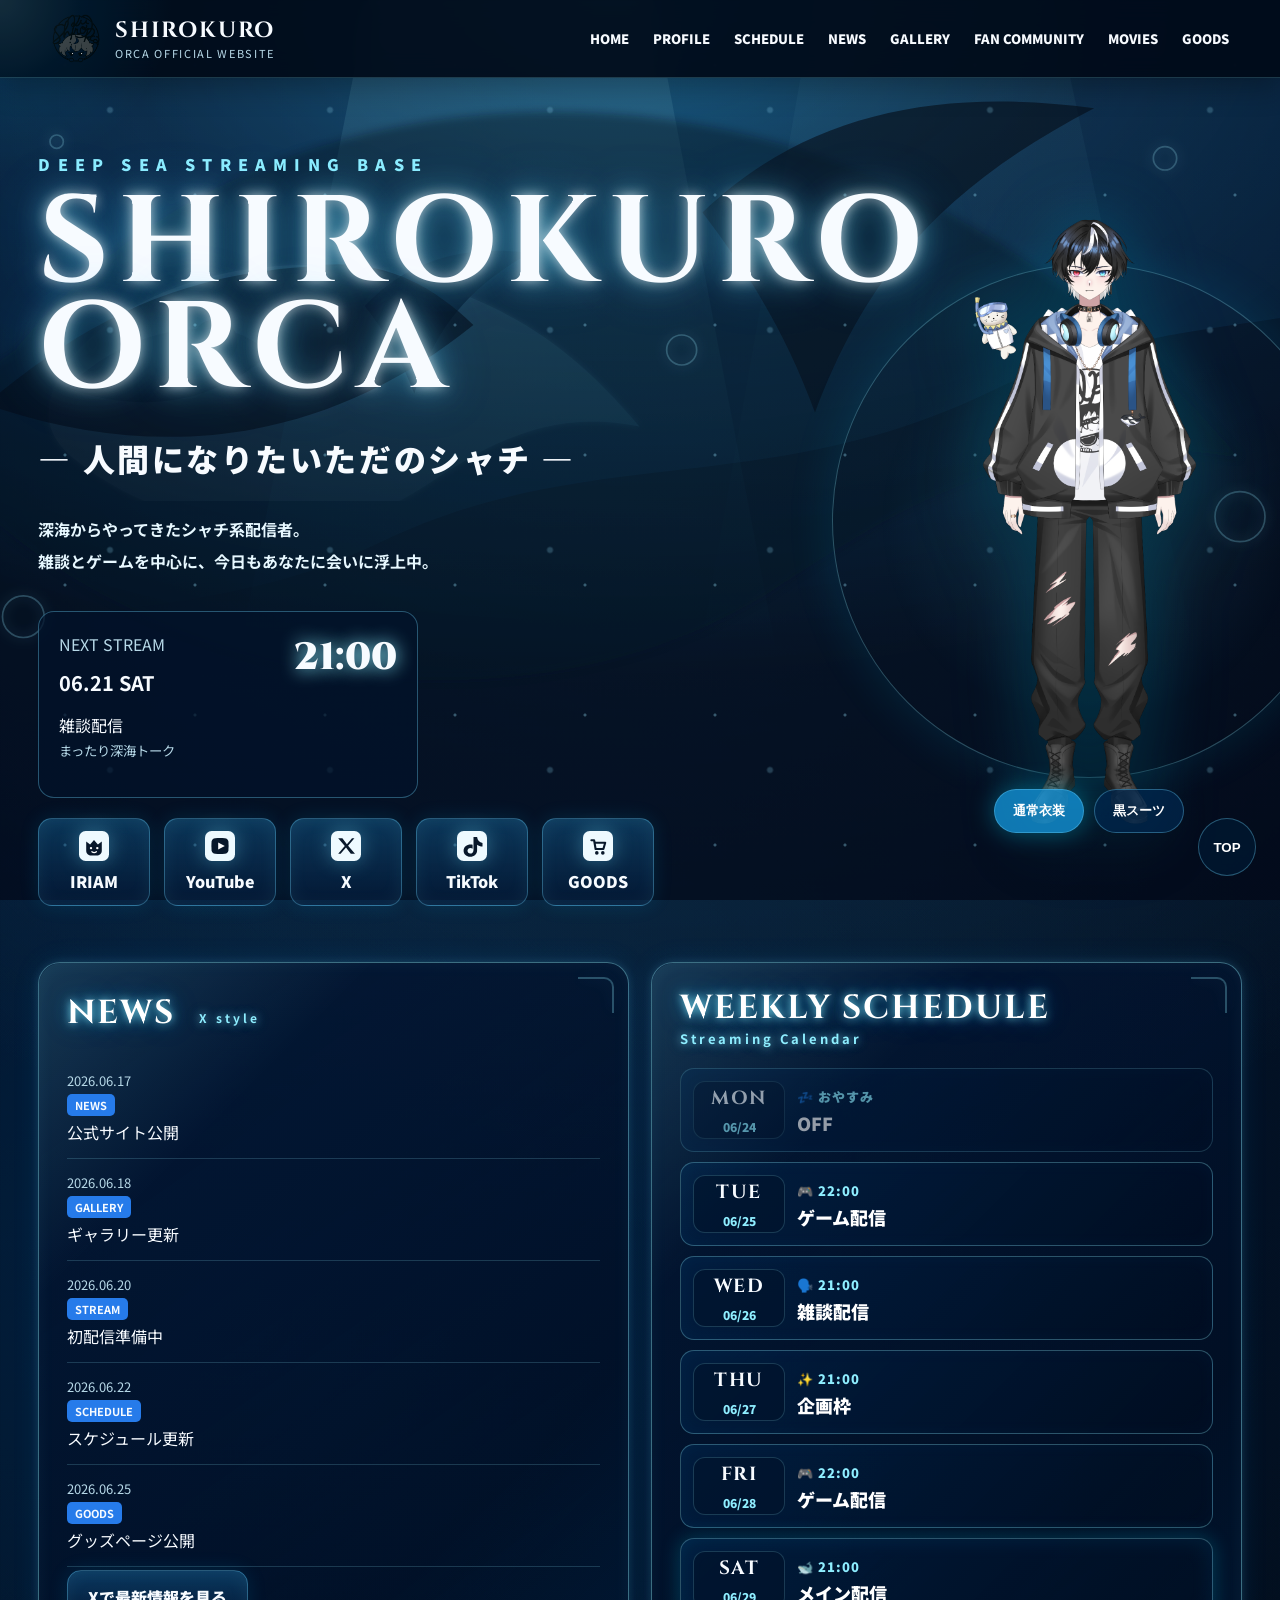
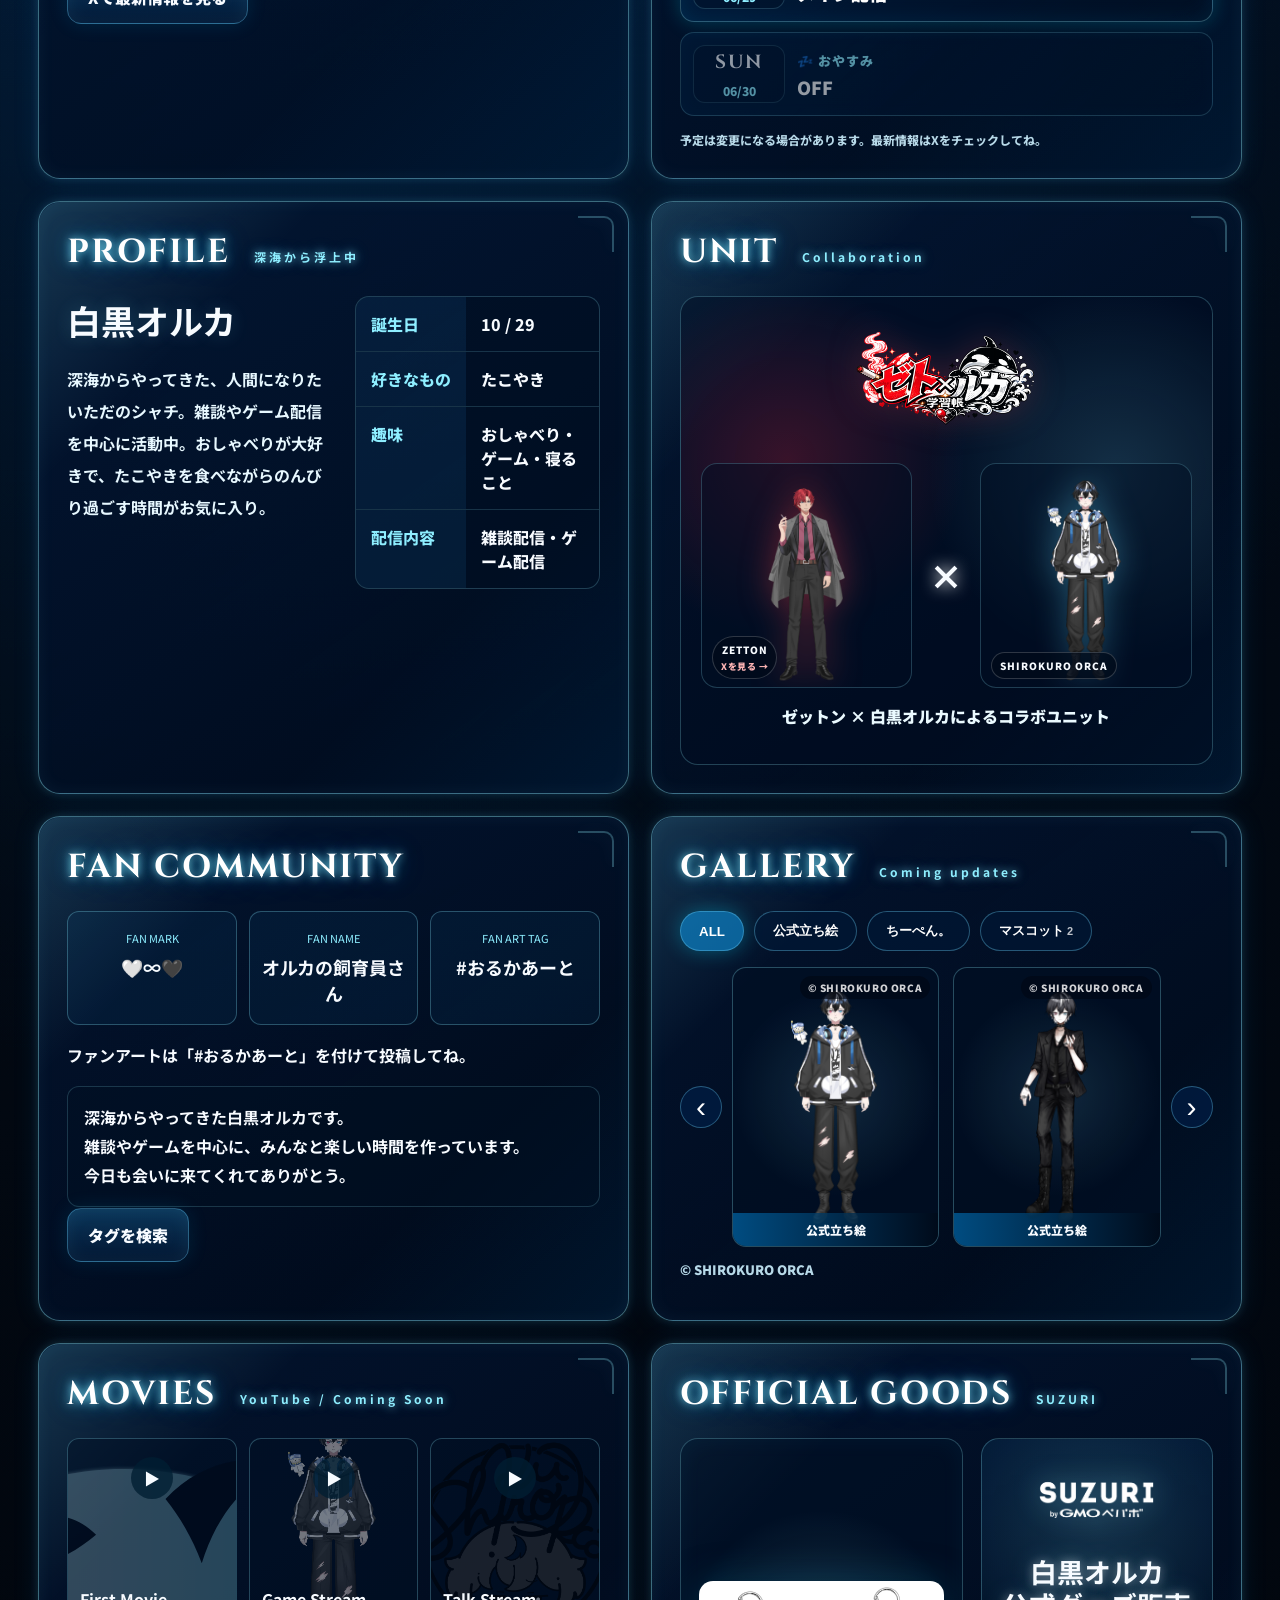
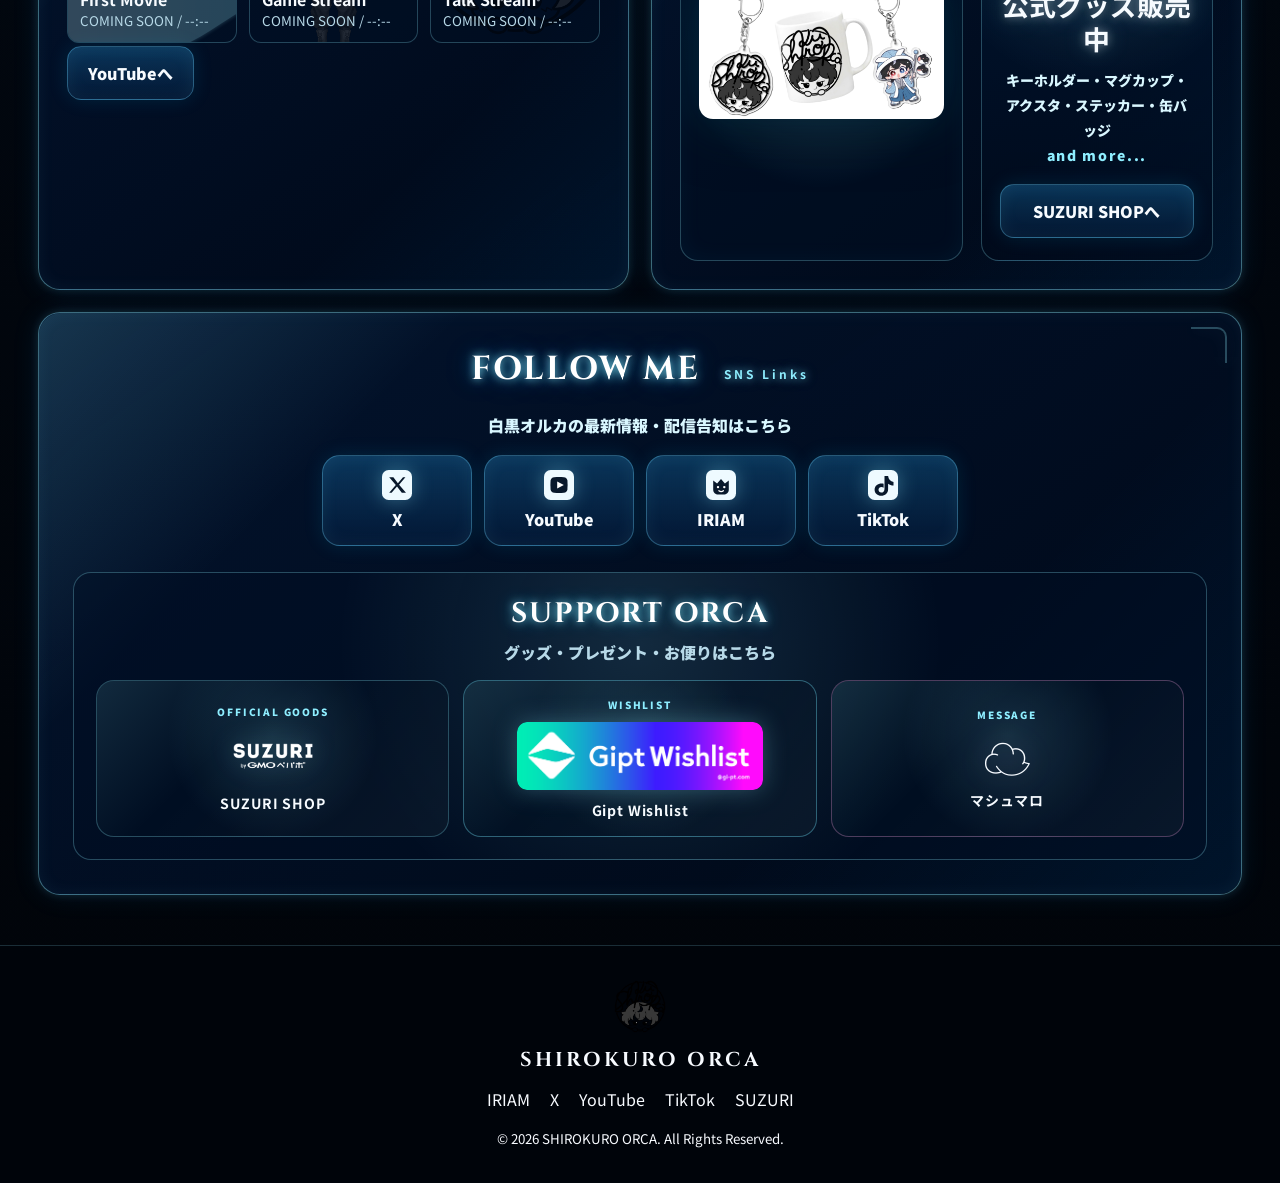
==== index.html @ e6c90fa4 "Add files via upload" ====
<!DOCTYPE html>
<html lang="ja">
<head>
  <meta charset="UTF-8">
  <meta name="viewport" content="width=device-width, initial-scale=1.0">
  <title>SHIROKURO ORCA | Official Website</title>
  <meta name="description" content="白黒オルカ公式サイト。配信予定、プロフィール、ギャラリー、グッズ情報など。">
  <link rel="preconnect" href="https://fonts.googleapis.com">
  <link rel="preconnect" href="https://fonts.gstatic.com" crossorigin>
  <link href="https://fonts.googleapis.com/css2?family=Cinzel:wght@600;700;800;900&family=Noto+Sans+JP:wght@500;700;900&display=swap" rel="stylesheet">
  <link rel="stylesheet" href="style.css">
</head>
<body>
<div class="cursor-light" aria-hidden="true"></div>

<header class="site-header">
  <a href="#home" class="brand">
    <img class="protected-img" src="assets/logo.png" alt="SHIROKURO ORCA" onerror="this.style.display='none'">
    <span>
      <strong>SHIROKURO</strong>
      <small>ORCA OFFICIAL WEBSITE</small>
    </span>
  </a>

  <nav class="global-nav">
    <a href="#home">HOME</a>
    <a href="#profile">PROFILE</a>
    <a href="#schedule">SCHEDULE</a>
    <a href="#news">NEWS</a>
    <a href="#gallery">GALLERY</a>
    <a href="#fan">FAN COMMUNITY</a>
    <a href="#movies">MOVIES</a>
    <a href="#goods">GOODS</a>
  </nav>
</header>

<main>
  <section id="home" class="hero">
    <div class="hero-copy">
      <p class="eyebrow">DEEP SEA STREAMING BASE</p>
      <h1>SHIROKURO<br>ORCA</h1>
      <p class="tagline">— 人間になりたいただのシャチ —</p>
      <p class="lead">深海からやってきたシャチ系配信者。<br>雑談とゲームを中心に、今日もあなたに会いに浮上中。</p>

      <div class="next-stream">
        <div>
          <span>NEXT STREAM</span>
          <strong>06.21 SAT</strong>
          <p>雑談配信<br><small>まったり深海トーク</small></p>
        </div>
        <time>21:00</time>
      </div>

      <div class="hero-links icon-links">
        <a href="https://web.iriam.app/s/user/uZA10hNF3G?uuid=45efcd5b" target="_blank" rel="noopener"><img class="protected-img" src="assets/icons/iriam.svg" alt="">IRIAM</a>
        <a href="https://www.youtube.com/" target="_blank" rel="noopener"><img class="protected-img" src="assets/icons/youtube.svg" alt="">YouTube</a>
        <a href="https://x.com/orca_whiteblack" target="_blank" rel="noopener"><img class="protected-img" src="assets/icons/x.svg" alt="">X</a>
        <a href="https://www.tiktok.com/" target="_blank" rel="noopener"><img class="protected-img" src="assets/icons/tiktok.svg" alt="">TikTok</a>
        <a href="https://suzuri.jp/orca_White_Black" target="_blank" rel="noopener"><img class="protected-img" src="assets/icons/suzuri.svg" alt="">GOODS</a>
      </div>
    </div>

    <div class="hero-visual">
      <img id="heroOrca" class="hero-orca protected-img" src="assets/orca.png" alt="白黒オルカ立ち絵" draggable="false">
      <div class="costume-buttons">
        <button class="costume-btn active" type="button" data-src="assets/orca.png">通常衣装</button>
        <button class="costume-btn" type="button" data-src="assets/orca-formal.png">黒スーツ</button>
      </div>
    </div>
  </section>

  <section class="section-grid">

    <article id="news" class="panel">
      <h2>NEWS <small>X style</small></h2>
      <ul class="news-list">
        <li><time>2026.06.17</time><b>NEWS</b><span>公式サイト公開</span></li>
        <li><time>2026.06.18</time><b>GALLERY</b><span>ギャラリー更新</span></li>
        <li><time>2026.06.20</time><b>STREAM</b><span>初配信準備中</span></li>
        <li><time>2026.06.22</time><b>SCHEDULE</b><span>スケジュール更新</span></li>
        <li><time>2026.06.25</time><b>GOODS</b><span>グッズページ公開</span></li>
      </ul>
      <a class="btn" href="https://x.com/orca_whiteblack" target="_blank" rel="noopener">Xで最新情報を見る</a>
    </article>

    
    <article id="schedule" class="panel">
      <h2 class="weekly-title-head">WEEKLY SCHEDULE <small>Streaming Calendar</small></h2>
      <div id="weeklySchedule" class="weekly-schedule"></div>
      <p class="schedule-note">予定は変更になる場合があります。最新情報はXをチェックしてね。</p>
    </article>


    <article id="profile" class="panel">
      <h2>PROFILE <small>深海から浮上中</small></h2>
      <div class="profile-layout">
        <div>
          <h3>白黒オルカ</h3>
          <p>深海からやってきた、人間になりたいただのシャチ。雑談やゲーム配信を中心に活動中。おしゃべりが大好きで、たこやきを食べながらのんびり過ごす時間がお気に入り。</p>
        </div>
        <dl class="profile-table">
          <div><dt>誕生日</dt><dd>10 / 29</dd></div>
          <div><dt>好きなもの</dt><dd>たこやき</dd></div>
          <div><dt>趣味</dt><dd>おしゃべり・ゲーム・寝ること</dd></div>
          <div><dt>配信内容</dt><dd>雑談配信・ゲーム配信</dd></div>
        </dl>
      </div>
    </article>

    <article id="unit" class="panel unit-panel">
      <h2>UNIT <small>Collaboration</small></h2>
      <div class="unit-card">
        <img class="unit-logo protected-img" src="assets/unit/zeto-luka-logo.png" alt="ゼト×ルカ学習帳">
        <div class="unit-members">
          <a class="member red unit-link-card" href="https://x.com/zzton007" target="_blank" rel="noopener" aria-label="ゼットンのXを見る">
            <img class="protected-img" src="assets/unit/zetton.png" alt="ゼットン">
            <figcaption>ZETTON <small>Xを見る →</small></figcaption>
          </a>
          <span class="cross">×</span>
          <figure class="member blue">
            <img class="protected-img" src="assets/orca.png" alt="白黒オルカ">
            <figcaption>SHIROKURO ORCA</figcaption>
          </figure>
        </div>
        <p>ゼットン × 白黒オルカによるコラボユニット</p>
      </div>
    </article>

    <article id="fan" class="panel">
      <h2>FAN COMMUNITY</h2>
      <div class="fan-boxes">
        <div><small>FAN MARK</small><strong>🤍∞🖤</strong></div>
        <div><small>FAN NAME</small><strong>オルカの飼育員さん</strong></div>
        <div><small>FAN ART TAG</small><strong>#おるかあーと</strong></div>
      </div>
      <p class="fan-text">ファンアートは「#おるかあーと」を付けて投稿してね。</p>
      <div class="message">深海からやってきた白黒オルカです。<br>雑談やゲームを中心に、みんなと楽しい時間を作っています。<br>今日も会いに来てくれてありがとう。</div>
      <a class="btn" href="https://x.com/search?q=%23%E3%81%8A%E3%82%8B%E3%81%8B%E3%81%82%E3%83%BC%E3%81%A8" target="_blank" rel="noopener">タグを検索</a>
    </article>

    <article id="gallery" class="panel">
      <h2>GALLERY <small>Coming updates</small></h2>
      <div class="tabs">
        <button class="active" data-filter="all">ALL</button>
        <button data-filter="official">公式立ち絵</button>
        <button data-filter="chii">ちーぺん。</button>
        <button data-filter="mascot">マスコット</button>
      </div>
      <div class="gallery-wrap">
        <button class="slide prev" type="button">‹</button>
        <div class="gallery-track">
          <figure class="gallery-item official" data-category="official"><img class="protected-img" src="assets/orca.png" alt="白黒オルカ 通常立ち絵" draggable="false"><figcaption>公式立ち絵</figcaption></figure>
          <figure class="gallery-item official" data-category="official"><img class="protected-img" src="assets/orca-formal.png" alt="白黒オルカ 黒スーツ立ち絵" draggable="false"><figcaption>公式立ち絵</figcaption></figure>

          <figure class="gallery-item chii" data-category="chii"><img class="protected-img" src="assets/gallery/chibi-orca-hood.png" alt="ちーぺん。フード" draggable="false"><figcaption>ちーぺん。</figcaption></figure>
          <figure class="gallery-item chii" data-category="chii"><img class="protected-img" src="assets/gallery/chibi-flower.png" alt="ちーぺん。花" draggable="false"><figcaption>ちーぺん。</figcaption></figure>
          <figure class="gallery-item chii" data-category="chii"><img class="protected-img" src="assets/gallery/chibi-balloon.png" alt="ちーぺん。風船" draggable="false"><figcaption>ちーぺん。</figcaption></figure>
          <figure class="gallery-item chii" data-category="chii"><img class="protected-img" src="assets/gallery/chibi-wasou.png" alt="ちーぺん。和装" draggable="false"><figcaption>ちーぺん。</figcaption></figure>
          <figure class="gallery-item chii" data-category="chii"><img class="protected-img" src="assets/gallery/chibi-rain-green.png" alt="ちーぺん。雨衣装グリーン" draggable="false"><figcaption>ちーぺん。</figcaption></figure>
          <figure class="gallery-item chii" data-category="chii"><img class="protected-img" src="assets/gallery/chibi-rain-pink.png" alt="ちーぺん。雨衣装ピンク" draggable="false"><figcaption>ちーぺん。</figcaption></figure>
          <figure class="gallery-item chii" data-category="chii"><img class="protected-img" src="assets/gallery/chibi-rain-yellow.png" alt="ちーぺん。雨衣装イエロー" draggable="false"><figcaption>ちーぺん。</figcaption></figure>

          <figure class="gallery-item mascot" data-category="mascot"><img class="protected-img" src="assets/gallery/mascot-orca-summer.png" alt="マスコット アロハシャチ" draggable="false"><figcaption>マスコット</figcaption></figure>
          <figure class="gallery-item mascot" data-category="mascot"><img class="protected-img" src="assets/gallery/mascot-orca-pair.png" alt="マスコット 顔シャチ" draggable="false"><figcaption>マスコット</figcaption></figure>
</div>
        <button class="slide next" type="button">›</button>
      </div>
      <p class="note">© SHIROKURO ORCA</p>
    </article>

    <article id="movies" class="panel">
      <h2>MOVIES <small>YouTube / Coming Soon</small></h2>
      <div class="movie-grid">
        <a href="https://www.youtube.com/" target="_blank" rel="noopener" class="movie-card"><img class="protected-img" src="assets/deep-orca.svg" alt=""><span>▶</span><strong>First Movie</strong><small>COMING SOON / --:--</small></a>
        <a href="https://www.youtube.com/" target="_blank" rel="noopener" class="movie-card"><img class="protected-img" src="assets/orca.png" alt=""><span>▶</span><strong>Game Stream</strong><small>COMING SOON / --:--</small></a>
        <a href="https://www.youtube.com/" target="_blank" rel="noopener" class="movie-card"><img class="protected-img" src="assets/logo.png" alt=""><span>▶</span><strong>Talk Stream</strong><small>COMING SOON / --:--</small></a>
      </div>
      <a class="btn" href="https://www.youtube.com/" target="_blank" rel="noopener">YouTubeへ</a>
    </article>

    
    <article id="goods" class="panel goods-panel">
      <h2>OFFICIAL GOODS <small>SUZURI</small></h2>
      <div class="goods-simple">
        <div class="goods-main-image">
          <img class="protected-img" src="assets/goods/suzuri-products.png" alt="白黒オルカ公式グッズ" draggable="false">
        </div>
        <div class="goods-info">
          <img class="suzuri-logo" src="assets/goods/suzuri-logo-white.png" alt="SUZURI" draggable="false">
          <h3>白黒オルカ<br>公式グッズ販売中</h3>
          <p>キーホルダー・マグカップ・アクスタ・ステッカー・缶バッジ <br><span>and more...</span></p>
          <a class="btn goods-btn" href="https://suzuri.jp/orca_White_Black" target="_blank" rel="noopener">SUZURI SHOPへ</a>
        </div>
      </div>
    </article>


    
    
    <article id="sns" class="panel sns-panel">
      <h2>FOLLOW ME <small>SNS Links</small></h2>
      <p>白黒オルカの最新情報・配信告知はこちら</p>
      <div class="sns-links follow-links">
        <a href="https://x.com/orca_whiteblack" target="_blank" rel="noopener"><img src="assets/icons/x.svg" alt="">X</a>
        <a href="https://www.youtube.com/" target="_blank" rel="noopener"><img src="assets/icons/youtube.svg" alt="">YouTube</a>
        <a href="https://web.iriam.app/s/user/uZA10hNF3G?uuid=45efcd5b" target="_blank" rel="noopener"><img src="assets/icons/iriam.svg" alt="">IRIAM</a>
        <a href="https://www.tiktok.com/" target="_blank" rel="noopener"><img src="assets/icons/tiktok.svg" alt="">TikTok</a>
      </div>

      <div class="support-area">
        <h3>SUPPORT ORCA</h3>
        <p>グッズ・プレゼント・お便りはこちら</p>
        <div class="support-logo-grid">
          <a class="support-logo-card suzuri-card" href="https://suzuri.jp/orca_White_Black" target="_blank" rel="noopener">
            <span class="support-label">OFFICIAL GOODS</span>
            <img src="assets/support/suzuri-logo.png" alt="SUZURI">
            <strong>SUZURI SHOP</strong>
          </a>
          <a class="support-logo-card gipt-card" href="https://gi-pt.com/main/wishlist/fan-view/3a21fbf9-94c3-784e-6ee2-7ada4b298cbc" target="_blank" rel="noopener">
            <span class="support-label">WISHLIST</span>
            <img src="assets/support/gipt-wishlist.png" alt="Gipt Wishlist">
            <strong>Gipt Wishlist</strong>
          </a>
          <a class="support-logo-card marshmallow-card" href="https://marshmallow-qa.com/lz768ckm53b3a5n?t=7Hlkml&utm_medium=url_text&utm_source=promotion" target="_blank" rel="noopener">
            <span class="support-label">MESSAGE</span>
            <span class="marshmallow-big">☁️</span>
            <strong>マシュマロ</strong>
          </a>
        </div>
      </div>
    </article>



  </section>
</main>

<footer class="footer">
  <img class="protected-img" src="assets/logo.png" alt="" onerror="this.style.display='none'">
  <strong>SHIROKURO ORCA</strong>
  <nav>
    <a href="https://web.iriam.app/s/user/uZA10hNF3G?uuid=45efcd5b" target="_blank" rel="noopener">IRIAM</a>
    <a href="https://x.com/orca_whiteblack" target="_blank" rel="noopener">X</a>
    <a href="https://www.youtube.com/" target="_blank" rel="noopener">YouTube</a>
    <a href="https://www.tiktok.com/" target="_blank" rel="noopener">TikTok</a>
    <a href="https://suzuri.jp/orca_White_Black" target="_blank" rel="noopener">SUZURI</a>
  </nav>
  <small>© 2026 SHIROKURO ORCA. All Rights Reserved.</small>
</footer>

<button class="to-top" type="button" onclick="window.scrollTo({top:0,behavior:'smooth'})">TOP</button>
<script src="script.js"></script>
</body>
</html>
---- style.css ----
:root{
  --bg:#020913;
  --panel:rgba(2,18,42,.72);
  --panel2:rgba(0,34,68,.46);
  --line:rgba(112,218,255,.34);
  --cyan:#8eeeff;
  --text:#f7fbff;
  --muted:#b7d9e8;
  --blue:#0a8fff;
}
*{box-sizing:border-box}
html{scroll-behavior:smooth}
body{
  margin:0;
  font-family:"Noto Sans JP",system-ui,sans-serif;
  color:var(--text);
  background:
    radial-gradient(circle at 35% 18%,rgba(103,207,255,.22),transparent 32%),
    radial-gradient(circle at 78% 20%,rgba(0,64,126,.34),transparent 36%),
    linear-gradient(180deg,#06182d 0%,#020913 58%,#01050b 100%);
  overflow-x:hidden;
}
body::before{
  content:"";
  position:fixed;
  inset:0;
  background:
    url("assets/bg-deepsea.svg") center top/cover no-repeat,
    url("assets/deep-orca.svg") 7% 28%/46vw auto no-repeat;
  opacity:.48;
  pointer-events:none;
  z-index:-3;
}
body::after{
  content:"";
  position:fixed;
  inset:0;
  background-image:
    radial-gradient(circle,rgba(153,228,255,.34) 0 1px,transparent 2px),
    radial-gradient(circle,rgba(153,228,255,.22) 0 2px,transparent 4px);
  background-size:130px 130px,220px 220px;
  animation:bubbles 28s linear infinite;
  pointer-events:none;
  z-index:-2;
}
@keyframes bubbles{to{background-position:0 -900px,0 -1200px}}

a{color:inherit}
img{max-width:100%;display:block}
.site-header{
  position:sticky;
  top:0;
  z-index:50;
  height:82px;
  display:flex;
  align-items:center;
  justify-content:space-between;
  padding:0 clamp(18px,4vw,54px);
  background:rgba(1,10,24,.92);
  border-bottom:1px solid rgba(142,238,255,.2);
  backdrop-filter:blur(12px);
}
.brand{display:flex;gap:14px;align-items:center;text-decoration:none}
.brand img{width:50px;height:50px;object-fit:contain}
.brand strong{font-family:Cinzel,serif;font-size:22px;letter-spacing:.08em}
.brand small{display:block;color:var(--muted);font-size:11px;letter-spacing:.15em}
.global-nav{display:flex;gap:24px;font-size:13px;font-weight:900}
.global-nav a{text-decoration:none;position:relative}
.global-nav a::after{content:"";position:absolute;left:0;right:0;bottom:-10px;height:2px;background:var(--cyan);transform:scaleX(0);transition:.25s}
.global-nav a:hover::after{transform:scaleX(1)}

.hero{
  min-height:calc(100vh - 82px);
  width:min(1260px,94vw);
  margin:0 auto;
  display:grid;
  grid-template-columns:1.05fr .95fr;
  gap:36px;
  align-items:center;
  padding:72px 0 46px;
}
.eyebrow{color:var(--cyan);letter-spacing:.45em;font-weight:900}
h1{
  margin:0;
  font-family:Cinzel,serif;
  font-size:clamp(64px,9vw,136px);
  line-height:.86;
  letter-spacing:.08em;
  text-shadow:0 0 22px rgba(188,242,255,.72);
}
.tagline{font-size:clamp(20px,2.5vw,32px);font-weight:900;letter-spacing:.08em}
.lead{line-height:2;font-weight:700;color:#e7f8ff}
.next-stream{
  width:min(380px,100%);
  margin:34px 0 20px;
  padding:20px;
  border:1px solid var(--line);
  border-radius:16px;
  display:flex;
  justify-content:space-between;
  background:var(--panel);
}
.next-stream span,.next-stream small{color:var(--muted)}
.next-stream strong{display:block;font-size:20px;margin:12px 0 8px}
.next-stream time{font-family:Cinzel,serif;font-size:38px;font-weight:900;text-shadow:0 0 18px var(--cyan)}
.hero-links{display:flex;flex-wrap:wrap;gap:14px}
.hero-links a,.btn,.sns-links a{
  text-decoration:none;
  border:1px solid var(--line);
  border-radius:14px;
  background:linear-gradient(180deg,rgba(28,137,205,.32),rgba(4,28,61,.62));
  box-shadow:0 0 20px rgba(0,190,255,.12), inset 0 0 18px rgba(143,235,255,.08);
  padding:14px 20px;
  min-width:104px;
  text-align:center;
  font-weight:900;
  transition:.25s;
}
.hero-links a:hover,.btn:hover,.sns-links a:hover{transform:translateY(-3px);box-shadow:0 0 28px rgba(0,220,255,.28)}
.hero-visual{position:relative;min-height:560px;display:grid;place-items:center}
.hero-visual::before{content:"";position:absolute;width:420px;height:420px;border-radius:50%;border:1px solid rgba(142,238,255,.28);box-shadow:0 0 48px rgba(0,200,255,.12)}
.hero-orca{position:relative;z-index:2;max-height:570px;filter:drop-shadow(0 0 30px rgba(0,200,255,.25))}
.costume-buttons{position:absolute;bottom:20px;display:flex;gap:10px;z-index:3}
.costume-buttons button{border:1px solid var(--line);border-radius:999px;background:rgba(0,40,80,.72);color:#fff;padding:12px 18px;font-weight:900}

.section-grid{
  width:min(1260px,94vw);
  margin:0 auto 50px;
  display:grid;
  grid-template-columns:1fr 1fr;
  gap:18px;
  align-items:stretch;
}
.panel{
  border:1px solid var(--line);
  border-radius:18px;
  background:linear-gradient(145deg,rgba(2,17,42,.78),rgba(0,16,36,.58));
  box-shadow:0 0 34px rgba(0,180,255,.11), inset 0 0 26px rgba(0,180,255,.04);
  padding:26px;
  min-width:0;
  overflow:hidden;
}
.panel h2{
  margin:0 0 22px;
  font-family:Cinzel,serif;
  font-size:clamp(26px,2.4vw,34px);
  letter-spacing:.06em;
}
.panel h2 small{font-family:"Noto Sans JP";color:var(--cyan);font-size:12px;letter-spacing:.25em;margin-left:14px}
.news-list,.schedule-list{list-style:none;margin:0 0 18px;padding:0}
.news-list li,.schedule-list li{border-bottom:1px solid rgba(142,238,255,.18);padding:14px 0;display:grid;gap:4px}
.news-list time,.schedule-list time{color:var(--muted);font-size:13px}
.news-list b{background:#267bea;border-radius:5px;padding:3px 8px;width:max-content;font-size:11px}
.schedule-list strong{font-size:16px}

.profile-layout{display:grid;grid-template-columns:1fr .92fr;gap:22px}
.profile-layout h3{font-size:30px;margin:0 0 18px}
.profile-layout p{line-height:2;font-weight:700;color:#e7f8ff}
.profile-table{border:1px solid rgba(142,238,255,.22);border-radius:14px;overflow:hidden;margin:0}
.profile-table div{display:grid;grid-template-columns:110px 1fr;border-bottom:1px solid rgba(142,238,255,.16)}
.profile-table div:last-child{border-bottom:0}
.profile-table dt,.profile-table dd{padding:15px;margin:0;font-weight:800}
.profile-table dt{color:var(--cyan);background:rgba(35,128,205,.12)}

.unit-card{
  padding:18px;
  border:1px solid rgba(142,238,255,.24);
  border-radius:18px;
  background:radial-gradient(circle at 18% 35%,rgba(255,42,55,.18),transparent 34%),rgba(0,14,34,.42);
  text-align:center;
}
.unit-logo{width:min(420px,90%);max-height:120px;object-fit:contain;margin:0 auto 14px;filter:drop-shadow(0 0 18px rgba(255,80,80,.22))}
.unit-members{display:grid;grid-template-columns:1fr 44px 1fr;gap:12px;align-items:center}
.member{margin:0;border:1px solid rgba(142,238,255,.22);border-radius:16px;height:210px;display:grid;place-items:end center;position:relative;background:rgba(0,15,36,.48);overflow:hidden}
.member img{max-height:200px;object-fit:contain}
.member.red img{filter:drop-shadow(0 0 16px rgba(255,70,70,.34))}
.member.blue img{filter:drop-shadow(0 0 16px rgba(100,220,255,.34))}
.member figcaption{position:absolute;left:10px;bottom:8px;font-size:10px;font-weight:900;letter-spacing:.1em;background:rgba(0,10,25,.72);border:1px solid rgba(255,255,255,.18);border-radius:999px;padding:5px 8px}
.cross{font-size:34px;font-weight:900;text-shadow:0 0 16px #fff}
.unit-card p{font-weight:900;color:#eafaff}

.fan-boxes{display:grid;grid-template-columns:repeat(3,1fr);gap:12px}
.fan-boxes div{border:1px solid rgba(142,238,255,.28);border-radius:12px;text-align:center;padding:18px 10px;background:rgba(20,90,140,.12)}
.fan-boxes small{display:block;color:var(--cyan);font-size:11px;margin-bottom:8px}
.fan-boxes strong{font-size:18px}
.fan-text,.message{line-height:1.8;font-weight:700}
.message{border:1px solid rgba(142,238,255,.18);border-radius:12px;padding:16px;background:rgba(0,16,36,.44);margin:12px 0 16px}

.tabs{display:flex;flex-wrap:wrap;gap:10px;margin-bottom:16px}
.tabs button{border:1px solid var(--line);border-radius:999px;background:rgba(0,26,58,.58);color:#fff;padding:10px 18px;font-weight:900;cursor:pointer}
.tabs button.active{background:rgba(16,145,220,.62);box-shadow:0 0 20px rgba(0,220,255,.32)}
.gallery-wrap{position:relative;display:grid;grid-template-columns:42px 1fr 42px;gap:10px;align-items:center}
.gallery-track{display:flex;gap:14px;overflow:hidden;scroll-behavior:smooth}
.gallery-item{flex:0 0 calc(50% - 7px);margin:0;border:1px solid rgba(142,238,255,.28);border-radius:14px;background:rgba(0,16,36,.54);height:250px;display:grid;place-items:center;position:relative;overflow:hidden;user-select:none}
.gallery-item img{max-height:220px;object-fit:contain;pointer-events:none}
.gallery-item figcaption{position:absolute;left:0;right:0;bottom:0;padding:8px;text-align:center;background:rgba(0,8,20,.72);font-weight:900;font-size:12px}
.slide{width:42px;height:42px;border-radius:50%;border:1px solid var(--line);background:rgba(0,30,70,.7);color:#fff;font-size:30px;cursor:pointer}
.note{color:var(--muted);font-size:13px;font-weight:900}

.movie-grid{display:grid;grid-template-columns:repeat(3,1fr);gap:12px;margin-bottom:18px}
.movie-card{position:relative;min-height:180px;border:1px solid rgba(142,238,255,.25);border-radius:12px;overflow:hidden;padding:12px;text-decoration:none;background:rgba(0,16,36,.5);display:flex;flex-direction:column;justify-content:flex-end}
.movie-card img{position:absolute;inset:0;width:100%;height:100%;object-fit:cover;opacity:.45}
.movie-card span{position:absolute;top:18px;left:50%;transform:translateX(-50%);width:42px;height:42px;border-radius:50%;display:grid;place-items:center;background:rgba(0,30,50,.78)}
.movie-card strong,.movie-card small{position:relative;z-index:2}
.movie-card small{color:var(--muted)}

.goods-card{display:grid;grid-template-columns:230px 1fr;gap:16px;align-items:center}
.goods-copy{border:1px solid rgba(142,238,255,.22);border-radius:16px;padding:18px;text-align:center;background:rgba(0,16,36,.48)}
.goods-copy img{width:170px;margin:0 auto 16px;filter:drop-shadow(0 0 14px rgba(0,220,255,.35))}
.goods-copy h3{font-size:clamp(24px,2.1vw,32px);line-height:1.25;margin:0 0 18px;text-shadow:0 0 18px rgba(0,210,255,.35)}
.goods-image{height:260px;border:1px solid rgba(142,238,255,.22);border-radius:16px;background:rgba(0,16,36,.44);display:grid;place-items:center;padding:14px;overflow:hidden}
.goods-image img{max-height:235px;object-fit:contain;border-radius:12px}

.sns-panel{grid-column:1/-1;text-align:center}
.sns-panel p{font-weight:900;color:#dff7ff}
.sns-links{display:flex;flex-wrap:wrap;justify-content:center;gap:12px}
.sns-links a{min-width:140px}
.footer{text-align:center;padding:34px 20px;border-top:1px solid rgba(142,238,255,.18);background:rgba(0,5,12,.72)}
.footer img{width:54px;margin:0 auto 12px}
.footer strong{display:block;font-family:Cinzel,serif;font-size:20px;letter-spacing:.15em;margin-bottom:14px}
.footer nav{display:flex;justify-content:center;gap:20px;flex-wrap:wrap;margin-bottom:14px}
.footer a{text-decoration:none}
.to-top{position:fixed;right:24px;bottom:24px;z-index:20;border:1px solid var(--line);background:rgba(0,24,50,.75);color:#fff;border-radius:50%;width:58px;height:58px;font-weight:900}

@media(max-width:980px){
  .global-nav{display:none}
  .hero,.section-grid{grid-template-columns:1fr}
  .hero{padding-top:40px}
  .hero-visual{min-height:420px}
  .hero-orca{max-height:400px}
  .profile-layout,.goods-card{grid-template-columns:1fr}
  .movie-grid,.fan-boxes{grid-template-columns:1fr}
  .gallery-item{flex-basis:100%}
}


/* ===== V25 POLISHED / QUALITY UP ===== */
body{
  background:
    radial-gradient(circle at 50% 0%, rgba(120,230,255,.20), transparent 28%),
    radial-gradient(circle at 18% 30%, rgba(0,95,180,.22), transparent 42%),
    linear-gradient(180deg,#031126 0%,#020913 52%,#010409 100%) !important;
}
body::before{
  opacity:.62 !important;
  background:
    url("assets/bg-deepsea.svg") center top/cover no-repeat,
    url("assets/deep-orca.svg") 4% 36%/50vw auto no-repeat !important;
}
.site-header{
  height:78px !important;
  box-shadow:0 8px 30px rgba(0,0,0,.32);
}
.hero{
  min-height:calc(100vh - 78px) !important;
  padding:58px 0 56px !important;
}
h1{
  font-size:clamp(74px,9.6vw,150px) !important;
  text-shadow:
    0 0 12px rgba(255,255,255,.62),
    0 0 30px rgba(125,230,255,.62),
    0 0 58px rgba(0,160,255,.32) !important;
}
.hero-visual::before{
  width:min(440px,36vw) !important;
  height:min(440px,36vw) !important;
  background:radial-gradient(circle, rgba(100,220,255,.12), transparent 58%);
}
.hero-orca{
  max-height:560px !important;
  filter:
    drop-shadow(0 20px 30px rgba(0,0,0,.35))
    drop-shadow(0 0 30px rgba(0,200,255,.28)) !important;
}
.section-grid{
  gap:22px !important;
}
.panel{
  position:relative;
  padding:28px !important;
  border-radius:22px !important;
  background:linear-gradient(145deg,rgba(3,22,52,.84),rgba(0,10,28,.68)) !important;
  border:1px solid rgba(118,220,255,.38) !important;
  box-shadow:
    0 0 38px rgba(0,180,255,.14),
    inset 0 0 40px rgba(0,180,255,.06) !important;
}
.panel::before{
  content:"";
  position:absolute;
  inset:0;
  border-radius:inherit;
  background:linear-gradient(135deg, rgba(130,240,255,.16), transparent 24%, transparent 70%, rgba(0,145,255,.09));
  pointer-events:none;
}
.panel > *{
  position:relative;
  z-index:2;
}
.panel h2{
  font-size:clamp(30px,2.6vw,38px) !important;
  text-shadow:0 0 18px rgba(180,240,255,.22);
}
.profile-layout h3{
  font-size:34px !important;
  text-shadow:0 0 18px rgba(120,230,255,.20);
}
.profile-table{
  background:rgba(0,15,34,.50);
}
.unit-card{
  padding:20px !important;
  background:
    radial-gradient(circle at 20% 35%,rgba(255,34,56,.22),transparent 34%),
    radial-gradient(circle at 82% 38%,rgba(125,230,255,.16),transparent 36%),
    rgba(0,14,34,.48) !important;
}
.unit-logo{
  width:min(450px,92%) !important;
  max-height:132px !important;
}
.member{
  height:225px !important;
}
.member img{
  max-height:214px !important;
}
.gallery-item{
  height:280px !important;
  background:
    radial-gradient(circle at 50% 45%, rgba(130,230,255,.13), transparent 56%),
    rgba(0,16,36,.60) !important;
}
.gallery-item img{
  max-height:250px !important;
}
.movie-card{
  min-height:205px !important;
}
.goods-card{
  grid-template-columns:.78fr 1.22fr !important;
  gap:20px !important;
  align-items:stretch !important;
}
.goods-copy{
  display:flex;
  flex-direction:column;
  justify-content:center;
  min-height:265px;
  background:
    radial-gradient(circle at 50% 18%, rgba(120,230,255,.16), transparent 45%),
    rgba(0,16,36,.58) !important;
}
.goods-copy img{
  width:190px !important;
  max-width:90%;
}
.goods-copy h3{
  font-size:clamp(28px,2.25vw,38px) !important;
}
.goods-image{
  height:300px !important;
  background:
    radial-gradient(circle at 50% 54%, rgba(150,240,255,.17), transparent 54%),
    rgba(0,16,36,.52) !important;
}
.goods-image img{
  max-height:270px !important;
  max-width:96% !important;
  filter:
    drop-shadow(0 16px 24px rgba(0,0,0,.32))
    drop-shadow(0 0 18px rgba(0,200,255,.12));
}
.sns-panel{
  padding:34px !important;
}
.sns-links a{
  border-radius:18px !important;
  min-width:150px !important;
}
#news,#schedule,#profile,#unit,#fan,#gallery,#movies,#goods{
  min-height:430px;
}
@media(max-width:980px){
  h1{font-size:clamp(58px,16vw,96px) !important;}
  .goods-card{grid-template-columns:1fr !important;}
}


/* ===== V26 RESTORE FEATURES ===== */
.cursor-light{
  position:fixed;
  left:0;
  top:0;
  width:360px;
  height:360px;
  border-radius:50%;
  pointer-events:none;
  z-index:9999;
  transform:translate(-50%,-50%);
  background:radial-gradient(circle, rgba(130,235,255,.18) 0%, rgba(0,180,255,.08) 32%, transparent 68%);
  mix-blend-mode:screen;
  opacity:.8;
  transition:opacity .2s ease;
}

.icon-links a{
  display:flex !important;
  flex-direction:column;
  align-items:center;
  justify-content:center;
  gap:8px;
  min-width:112px;
  min-height:86px;
  padding:12px 16px !important;
}
.icon-links img{
  width:30px;
  height:30px;
  object-fit:contain;
  filter:drop-shadow(0 0 10px rgba(120,230,255,.35));
}

.hero-visual{
  min-height:640px !important;
}
.hero-visual::before{
  width:min(540px,40vw) !important;
  height:min(540px,40vw) !important;
}
.hero-orca{
  max-height:650px !important;
  transform:scale(1.12);
  transition:.35s ease;
}
.hero-orca.switching{
  opacity:.25;
  transform:scale(1.08) translateY(6px);
}
.costume-buttons button.active{
  background:rgba(20,150,220,.78) !important;
  box-shadow:0 0 24px rgba(0,220,255,.35);
}

.protected-img,
.no-save,
.gallery-item img,
.goods-image img,
.unit-card img,
.movie-card img,
.hero-orca{
  -webkit-user-drag:none;
  user-drag:none;
  user-select:none;
  -webkit-user-select:none;
  -webkit-touch-callout:none;
}

.gallery-wrap{
  user-select:none;
}
.gallery-track{
  overflow-x:auto !important;
  scrollbar-width:none;
}
.gallery-track::-webkit-scrollbar{
  display:none;
}
.gallery-item{
  flex:0 0 calc(50% - 7px) !important;
}
.gallery-item::after{
  content:"© SHIROKURO ORCA";
  position:absolute;
  right:8px;
  top:8px;
  padding:4px 8px;
  border-radius:999px;
  background:rgba(0,8,20,.62);
  color:rgba(255,255,255,.82);
  font-size:10px;
  font-weight:900;
  letter-spacing:.06em;
  pointer-events:none;
}

@media(max-width:980px){
  .hero-visual{min-height:460px !important;}
  .hero-orca{max-height:440px !important;transform:scale(1.05);}
  .cursor-light{display:none;}
}


/* ===== V27 GALLERY CATEGORY FIX ===== */
.gallery-item[hidden]{
  display:none !important;
}

.gallery-item.official figcaption{
  background:linear-gradient(90deg, rgba(0,90,150,.82), rgba(0,10,25,.78));
}

.gallery-item.chii figcaption{
  background:linear-gradient(90deg, rgba(80,120,190,.82), rgba(0,10,25,.78));
}

.gallery-item.mascot figcaption{
  background:linear-gradient(90deg, rgba(0,150,170,.78), rgba(0,10,25,.78));
}


/* ===== V28 TOP STANDING + GALLERY CATEGORY FINAL ===== */

/* TOP立ち絵を大きく */
.hero{
  grid-template-columns:.98fr 1.02fr !important;
}

.hero-visual{
  min-height:680px !important;
}

.hero-visual::before{
  width:min(620px,44vw) !important;
  height:min(620px,44vw) !important;
}

.hero-orca{
  max-height:760px !important;
  height:min(76vh,760px) !important;
  transform:scale(1.24) !important;
  transform-origin:center bottom !important;
}

.hero-orca.switching{
  opacity:.28 !important;
  transform:scale(1.18) translateY(8px) !important;
}

.costume-buttons{
  bottom:8px !important;
}

/* ギャラリー分類の最終調整 */
.gallery-item[data-category="mascot"] img{
  max-height:230px !important;
  width:auto !important;
  object-fit:contain !important;
}

.gallery-item[data-category="chii"] img{
  max-height:255px !important;
  object-fit:contain !important;
}

.tabs button[data-filter="mascot"]::after{
  content:" 2";
  opacity:.75;
  font-size:11px;
}

@media(max-width:980px){
  .hero-orca{
    max-height:500px !important;
    height:auto !important;
    transform:scale(1.12) !important;
  }

  .hero-visual{
    min-height:500px !important;
  }
}


/* ===== V29 HERO RATIO FIX ===== */
/* TOP立ち絵が細長くならないように、height固定をやめて比率維持 */
.hero-visual{
  min-height:660px !important;
  display:flex !important;
  align-items:center !important;
  justify-content:center !important;
}

.hero-visual::before{
  width:min(560px,42vw) !important;
  height:min(560px,42vw) !important;
}

.hero-orca{
  width:auto !important;
  height:auto !important;
  max-width:min(430px,34vw) !important;
  max-height:min(650px,72vh) !important;
  object-fit:contain !important;
  transform:none !important;
  aspect-ratio:auto !important;
}

.hero-orca.switching{
  opacity:.28 !important;
  transform:translateY(8px) scale(.98) !important;
}

.costume-buttons{
  bottom:18px !important;
}

/* 黒スーツは縦長画像なので少しだけ大きく見せるが、横幅は潰さない */
.hero-orca[src*="orca-formal"]{
  max-width:min(470px,36vw) !important;
  max-height:min(680px,74vh) !important;
}

/* 通常衣装も小さくなりすぎない */
.hero-orca[src$="orca.png"]{
  max-width:min(460px,36vw) !important;
  max-height:min(660px,72vh) !important;
}

@media(max-width:980px){
  .hero-visual{
    min-height:500px !important;
  }

  .hero-orca,
  .hero-orca[src*="orca-formal"],
  .hero-orca[src$="orca.png"]{
    width:auto !important;
    height:auto !important;
    max-width:min(82vw,360px) !important;
    max-height:500px !important;
    transform:none !important;
  }
}


/* ===== V30 CENTERED HERO FIX ===== */
/* V29をベースに、TOP立ち絵だけ中央寄せ */
.hero{
  grid-template-columns:1.04fr .96fr !important;
}

.hero-visual{
  transform:translateX(-90px) !important;
}

.hero-visual::before{
  width:min(520px,40vw) !important;
  height:min(520px,40vw) !important;
}

.hero-orca{
  width:auto !important;
  height:auto !important;
  max-width:min(470px,35vw) !important;
  max-height:min(680px,73vh) !important;
  object-fit:contain !important;
  transform:none !important;
}

.hero-orca[src*="orca-formal"]{
  max-width:min(480px,35vw) !important;
  max-height:min(690px,74vh) !important;
}

.hero-orca.switching{
  opacity:.28 !important;
  transform:translateY(8px) scale(.98) !important;
}

@media(max-width:980px){
  .hero-visual{
    transform:none !important;
  }

  .hero-orca,
  .hero-orca[src*="orca-formal"]{
    max-width:min(82vw,380px) !important;
    max-height:520px !important;
  }
}


/* ===== V31 WEEKLY SCHEDULE EASY EDIT ===== */
.weekly-schedule{
  display:grid;
  gap:10px;
}

.weekly-row{
  display:grid;
  grid-template-columns:92px 1fr;
  gap:12px;
  align-items:center;
  padding:12px;
  border:1px solid rgba(142,238,255,.22);
  border-radius:14px;
  background:
    linear-gradient(135deg, rgba(0,45,90,.40), rgba(0,12,30,.58));
  box-shadow:inset 0 0 18px rgba(0,190,255,.04);
}

.weekly-row.main{
  border-color:rgba(142,238,255,.48);
  box-shadow:
    0 0 22px rgba(0,210,255,.18),
    inset 0 0 22px rgba(0,190,255,.08);
}

.weekly-row.off{
  opacity:.58;
}

.weekly-date{
  display:grid;
  place-items:center;
  min-height:58px;
  border-radius:12px;
  background:rgba(0,18,42,.62);
  border:1px solid rgba(142,238,255,.18);
}

.weekly-date b{
  font-family:Cinzel,serif;
  font-size:19px;
  letter-spacing:.08em;
}

.weekly-date span{
  color:#8eeeff;
  font-size:12px;
  font-weight:900;
}

.weekly-info{
  min-width:0;
}

.weekly-time{
  color:#8eeeff;
  font-size:13px;
  font-weight:900;
  letter-spacing:.08em;
}

.weekly-title{
  display:block;
  margin-top:3px;
  font-size:18px;
  font-weight:900;
  color:#fff;
}

.schedule-note{
  margin:14px 0 0;
  color:#b7d9e8;
  font-size:12px;
  font-weight:800;
  line-height:1.7;
}

@media(max-width:640px){
  .weekly-row{
    grid-template-columns:74px 1fr;
    gap:10px;
    padding:10px;
  }
  .weekly-date b{
    font-size:16px;
  }
  .weekly-title{
    font-size:16px;
  }
}


/* ===== V32 NEON / BUBBLE / GOODS POLISH ===== */

/* 見出しネオン */
.panel h2,
.weekly-title-head{
  color:#fff !important;
  text-shadow:
    0 0 8px rgba(142,238,255,.85),
    0 0 18px rgba(0,190,255,.45),
    0 0 32px rgba(0,150,255,.25) !important;
}

.panel h2 small{
  display:inline-block;
  color:#8eeeff !important;
  text-shadow:
    0 0 8px rgba(142,238,255,.75),
    0 0 18px rgba(0,190,255,.30) !important;
}

/* WEEKLY SCHEDULEタイトルの収まり改善 */
#schedule h2{
  display:flex !important;
  flex-direction:column !important;
  gap:6px !important;
  line-height:1.05 !important;
}

#schedule h2 small{
  margin-left:0 !important;
  font-size:13px !important;
  letter-spacing:.22em !important;
}

/* 枠ネオン */
.panel{
  border-color:rgba(142,238,255,.42) !important;
  box-shadow:
    0 0 10px rgba(120,220,255,.15),
    0 0 28px rgba(0,170,255,.10),
    inset 0 0 18px rgba(120,220,255,.06) !important;
  transition:
    transform .28s ease,
    box-shadow .28s ease,
    border-color .28s ease,
    background .28s ease !important;
}

.panel:hover{
  transform:translateY(-4px);
  border-color:rgba(142,238,255,.72) !important;
  box-shadow:
    0 0 18px rgba(120,220,255,.38),
    0 0 42px rgba(0,170,255,.22),
    0 0 70px rgba(0,120,255,.12),
    inset 0 0 26px rgba(120,220,255,.08) !important;
}

/* 角アクセント */
.panel::after{
  content:"";
  position:absolute;
  top:14px;
  right:14px;
  width:34px;
  height:34px;
  border-top:2px solid rgba(142,238,255,.62);
  border-right:2px solid rgba(142,238,255,.62);
  border-radius:0 10px 0 0;
  opacity:.45;
  filter:drop-shadow(0 0 8px rgba(142,238,255,.55));
  pointer-events:none;
  transition:.28s ease;
}

.panel:hover::after{
  opacity:1;
  width:46px;
  height:46px;
}

/* マウス追従ライト */
.cursor-light{
  position:fixed;
  left:0;
  top:0;
  width:360px;
  height:360px;
  border-radius:50%;
  pointer-events:none;
  z-index:9999;
  transform:translate(-50%,-50%);
  background:radial-gradient(circle, rgba(130,235,255,.17) 0%, rgba(0,180,255,.08) 32%, transparent 68%);
  mix-blend-mode:screen;
  opacity:.85;
}

/* 泡クリック */
.click-bubble{
  position:fixed;
  width:10px;
  height:10px;
  border-radius:50%;
  pointer-events:none;
  z-index:10000;
  border:1px solid rgba(170,240,255,.75);
  background:radial-gradient(circle at 35% 30%, rgba(255,255,255,.95), rgba(142,238,255,.28) 42%, rgba(0,180,255,.08) 70%);
  box-shadow:0 0 12px rgba(142,238,255,.45);
  animation:bubblePop .72s ease-out forwards;
}

@keyframes bubblePop{
  0%{ transform:translate(0,0) scale(.4); opacity:0; }
  20%{ opacity:1; }
  100%{ transform:translate(var(--x), var(--y)) scale(1.35); opacity:0; }
}

/* GOODS シンプル版 */
.goods-panel{
  overflow:hidden !important;
}

.goods-simple{
  display:grid;
  grid-template-columns:1.1fr .9fr;
  gap:18px;
  align-items:stretch;
}

.goods-main-image{
  min-height:300px;
  display:grid;
  place-items:center;
  padding:18px;
  border:1px solid rgba(142,238,255,.26);
  border-radius:18px;
  background:
    radial-gradient(circle at 50% 50%, rgba(142,238,255,.18), transparent 55%),
    rgba(0,16,36,.52);
  box-shadow:inset 0 0 24px rgba(0,190,255,.05);
  overflow:hidden;
}

.goods-main-image img{
  width:100%;
  max-width:520px;
  max-height:280px;
  object-fit:contain;
  border-radius:14px;
  filter:
    drop-shadow(0 16px 26px rgba(0,0,0,.34))
    drop-shadow(0 0 18px rgba(0,200,255,.16));
}

.goods-info{
  display:flex;
  flex-direction:column;
  justify-content:center;
  align-items:center;
  text-align:center;
  gap:12px;
  padding:22px 18px;
  border:1px solid rgba(142,238,255,.26);
  border-radius:18px;
  background:
    radial-gradient(circle at 50% 20%, rgba(142,238,255,.14), transparent 46%),
    linear-gradient(180deg, rgba(0,34,70,.46), rgba(0,10,26,.62));
}

.goods-info .suzuri-logo{
  width:165px;
  max-width:80%;
  filter:drop-shadow(0 0 14px rgba(142,238,255,.36));
}

.goods-info h3{
  margin:4px 0 0;
  font-size:clamp(24px,2.1vw,34px);
  line-height:1.25;
  text-shadow:
    0 0 10px rgba(255,255,255,.42),
    0 0 24px rgba(142,238,255,.30);
}

.goods-info p{
  margin:0;
  color:#d9f7ff;
  font-weight:900;
  line-height:1.8;
  font-size:14px;
}

.goods-info p span{
  color:#8eeeff;
  letter-spacing:.12em;
}

.goods-btn{
  width:min(220px,100%);
  margin-top:4px;
}

/* 旧GOODSパーツが残っても非表示 */
.goods-card,
.goods-copy,
.goods-image,
.goods-v22,
.goods-v23,
.goods-v24{
  display:none !important;
}

/* ただし新GOODS内は表示 */
.goods-simple,
.goods-simple .goods-main-image,
.goods-simple .goods-info{
  display:grid;
}
.goods-simple .goods-info{
  display:flex;
}

/* SNSボタンもネオン */
.sns-links a,
.hero-links a,
.btn,
.tabs button,
.slide{
  transition:transform .24s ease, box-shadow .24s ease, border-color .24s ease !important;
}

.sns-links a:hover,
.hero-links a:hover,
.btn:hover,
.tabs button:hover,
.slide:hover{
  border-color:rgba(142,238,255,.80) !important;
  box-shadow:
    0 0 14px rgba(142,238,255,.36),
    0 0 30px rgba(0,160,255,.20),
    inset 0 0 18px rgba(142,238,255,.08) !important;
}

/* 週間スケジュールのカードも少しネオン */
.weekly-row{
  border-color:rgba(142,238,255,.30) !important;
  transition:.24s ease;
}

.weekly-row:hover{
  transform:translateX(4px);
  border-color:rgba(142,238,255,.62) !important;
  box-shadow:
    0 0 16px rgba(142,238,255,.20),
    inset 0 0 18px rgba(142,238,255,.06);
}

.weekly-row.main{
  box-shadow:
    0 0 20px rgba(0,220,255,.22),
    inset 0 0 22px rgba(0,190,255,.10) !important;
}

/* スマホ対応 */
@media(max-width:980px){
  .cursor-light{
    display:none;
  }

  .goods-simple{
    grid-template-columns:1fr;
  }

  .goods-main-image{
    min-height:220px;
  }

  .goods-main-image img{
    max-height:220px;
  }
}

.flash-glow{
  box-shadow:
    0 0 22px rgba(142,238,255,.62),
    0 0 54px rgba(0,190,255,.36),
    inset 0 0 28px rgba(142,238,255,.12) !important;
}


/* ===== V33 LINKS / SUPPORT / ZETTON X ===== */
.link-emoji{
  display:block;
  font-size:30px;
  line-height:1;
  filter:drop-shadow(0 0 10px rgba(142,238,255,.35));
}

.hero-links a .link-emoji,
.sns-links a .link-emoji{
  margin-bottom:6px;
}

.unit-link-card{
  text-decoration:none;
  color:inherit;
  cursor:pointer;
}

.unit-link-card:hover{
  border-color:rgba(255,85,85,.65) !important;
  box-shadow:
    0 0 20px rgba(255,70,70,.28),
    inset 0 0 20px rgba(255,70,70,.08) !important;
}

.unit-link-card figcaption small,
.unit-link-card span small{
  display:block;
  margin-top:3px;
  color:#ffb6b6;
  font-size:9px;
  letter-spacing:.06em;
}

.sns-panel{
  grid-column:1 / -1;
}

.sns-panel > p{
  margin:0 0 18px;
  color:#d9f7ff;
  font-weight:900;
}

.sns-links a{
  display:flex !important;
  flex-direction:column;
  align-items:center;
  justify-content:center;
  gap:7px;
  min-height:86px;
}

.sns-links img{
  width:30px;
  height:30px;
  object-fit:contain;
  filter:drop-shadow(0 0 10px rgba(142,238,255,.35));
}

.support-area{
  margin-top:26px;
  padding:22px;
  border:1px solid rgba(142,238,255,.28);
  border-radius:18px;
  background:
    radial-gradient(circle at 50% 25%, rgba(142,238,255,.13), transparent 50%),
    rgba(0,16,36,.48);
}

.support-area h3{
  margin:0 0 8px;
  font-family:Cinzel,serif;
  font-size:clamp(24px,2.2vw,34px);
  letter-spacing:.08em;
  color:#fff;
  text-shadow:
    0 0 8px rgba(142,238,255,.85),
    0 0 18px rgba(0,190,255,.45);
}

.support-area p{
  margin:0 0 16px;
  color:#b7d9e8;
  font-weight:900;
}

.support-links a{
  min-width:160px;
}

.support-links a:last-child{
  border-color:rgba(255,190,120,.38);
  box-shadow:0 0 18px rgba(255,190,120,.12), inset 0 0 18px rgba(255,190,120,.06);
}

.support-links a:last-child:hover{
  border-color:rgba(255,210,140,.78) !important;
  box-shadow:
    0 0 18px rgba(255,210,140,.34),
    0 0 34px rgba(255,170,80,.18),
    inset 0 0 18px rgba(255,210,140,.10) !important;
}


/* ===== V34 SUPPORT LOGOS + GALLERY CLEAN ===== */
.support-logo-grid{
  display:grid;
  grid-template-columns:repeat(3,minmax(0,1fr));
  gap:14px;
}

.support-logo-card{
  position:relative;
  min-height:150px;
  padding:16px;
  border:1px solid rgba(142,238,255,.28);
  border-radius:18px;
  background:
    radial-gradient(circle at 50% 35%, rgba(142,238,255,.14), transparent 52%),
    rgba(0,16,36,.58);
  display:flex;
  flex-direction:column;
  align-items:center;
  justify-content:center;
  gap:10px;
  text-decoration:none;
  overflow:hidden;
  transition:.28s ease;
}

.support-logo-card::before{
  content:"";
  position:absolute;
  inset:-1px;
  background:linear-gradient(135deg, rgba(142,238,255,.18), transparent 38%, rgba(255,255,255,.05));
  opacity:.7;
  pointer-events:none;
}

.support-logo-card:hover{
  transform:translateY(-4px);
  border-color:rgba(142,238,255,.72);
  box-shadow:
    0 0 18px rgba(142,238,255,.34),
    0 0 40px rgba(0,190,255,.18),
    inset 0 0 18px rgba(142,238,255,.08);
}

.support-logo-card > *{
  position:relative;
  z-index:2;
}

.support-logo-card img{
  max-width:86%;
  max-height:62px;
  object-fit:contain;
  filter:drop-shadow(0 0 12px rgba(142,238,255,.28));
}

.gipt-card img{
  max-width:100%;
  max-height:68px;
  border-radius:10px;
}

.suzuri-card img{
  max-height:54px;
}

.support-label{
  color:#8eeeff;
  font-size:10px;
  font-weight:900;
  letter-spacing:.18em;
}

.support-logo-card strong{
  font-size:14px;
  letter-spacing:.06em;
}

.marshmallow-big{
  font-size:48px;
  line-height:1;
  filter:drop-shadow(0 0 14px rgba(255,170,230,.32));
}

.marshmallow-card{
  border-color:rgba(255,170,230,.30);
}

.marshmallow-card:hover{
  border-color:rgba(255,180,235,.78);
  box-shadow:
    0 0 18px rgba(255,170,230,.30),
    0 0 38px rgba(255,120,220,.16),
    inset 0 0 18px rgba(255,170,230,.08);
}

.gipt-card{
  border-color:rgba(120,230,255,.38);
}

.gipt-card:hover{
  border-color:rgba(255,80,230,.70);
  box-shadow:
    0 0 18px rgba(80,220,255,.28),
    0 0 42px rgba(255,80,230,.20),
    inset 0 0 18px rgba(142,238,255,.08);
}

/* ギャラリー重複整理後の見た目 */
.gallery-item[data-category="chii"] img{
  max-height:255px !important;
}

.gallery-item[data-category="mascot"] img{
  max-height:245px !important;
}

.tabs button[data-filter="mascot"]::after{
  content:" 2";
  opacity:.75;
  font-size:11px;
}

/* マスコット2枚時でも中央に綺麗に表示 */
.gallery-track{
  align-items:stretch;
}

@media(max-width:980px){
  .support-logo-grid{
    grid-template-columns:1fr;
  }

  .support-logo-card{
    min-height:130px;
  }
}
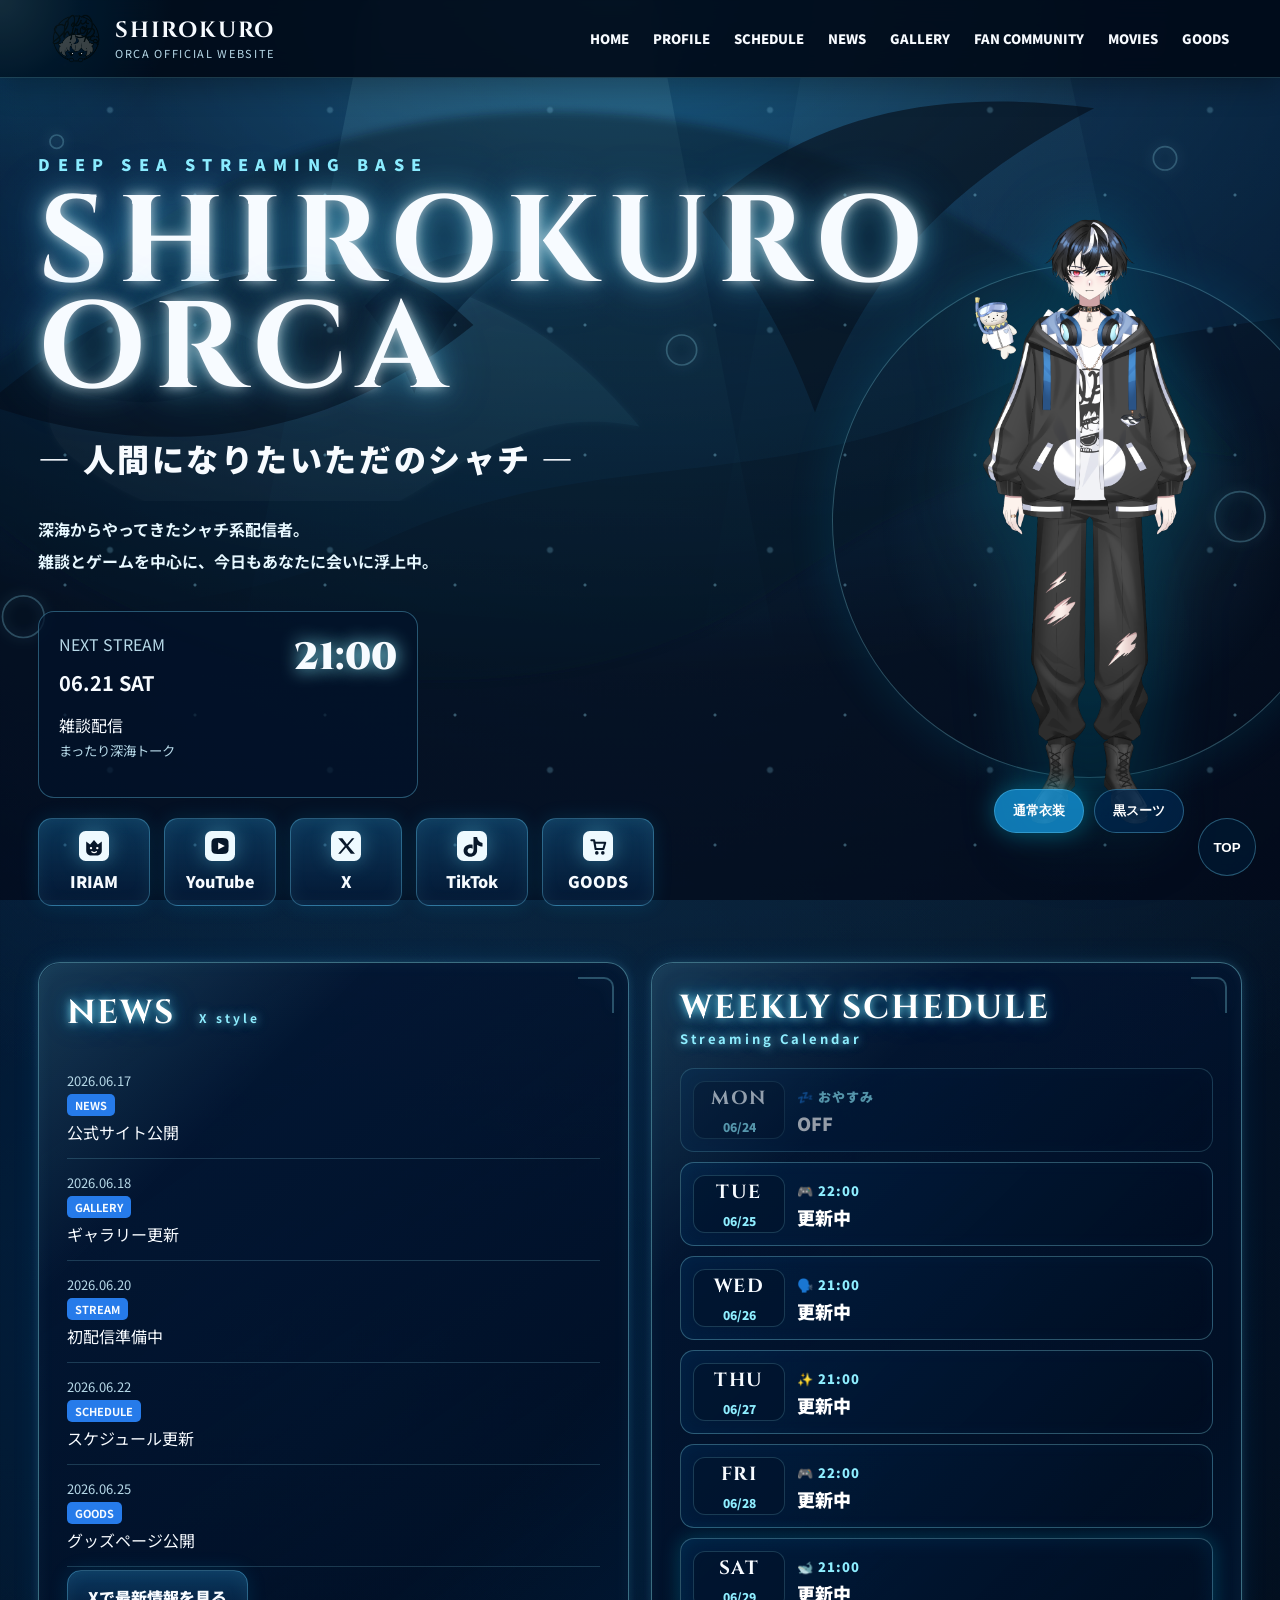
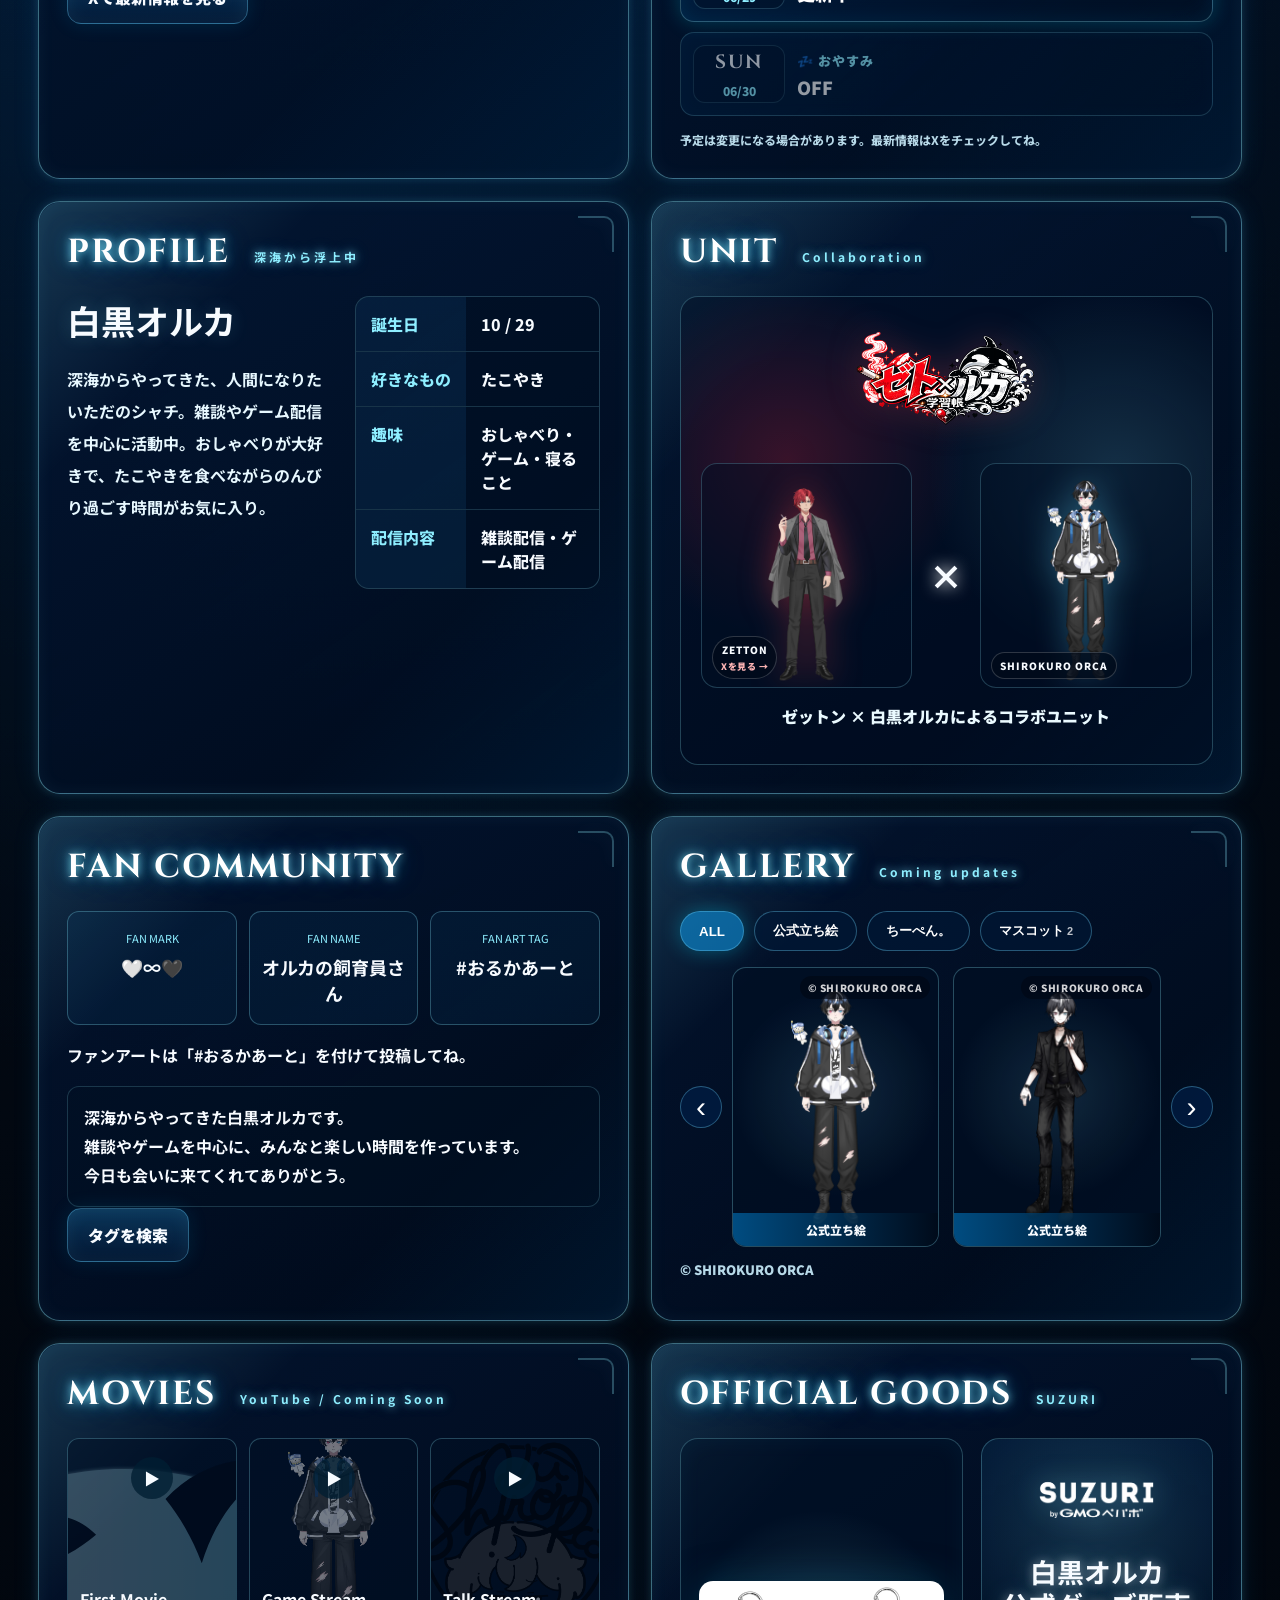
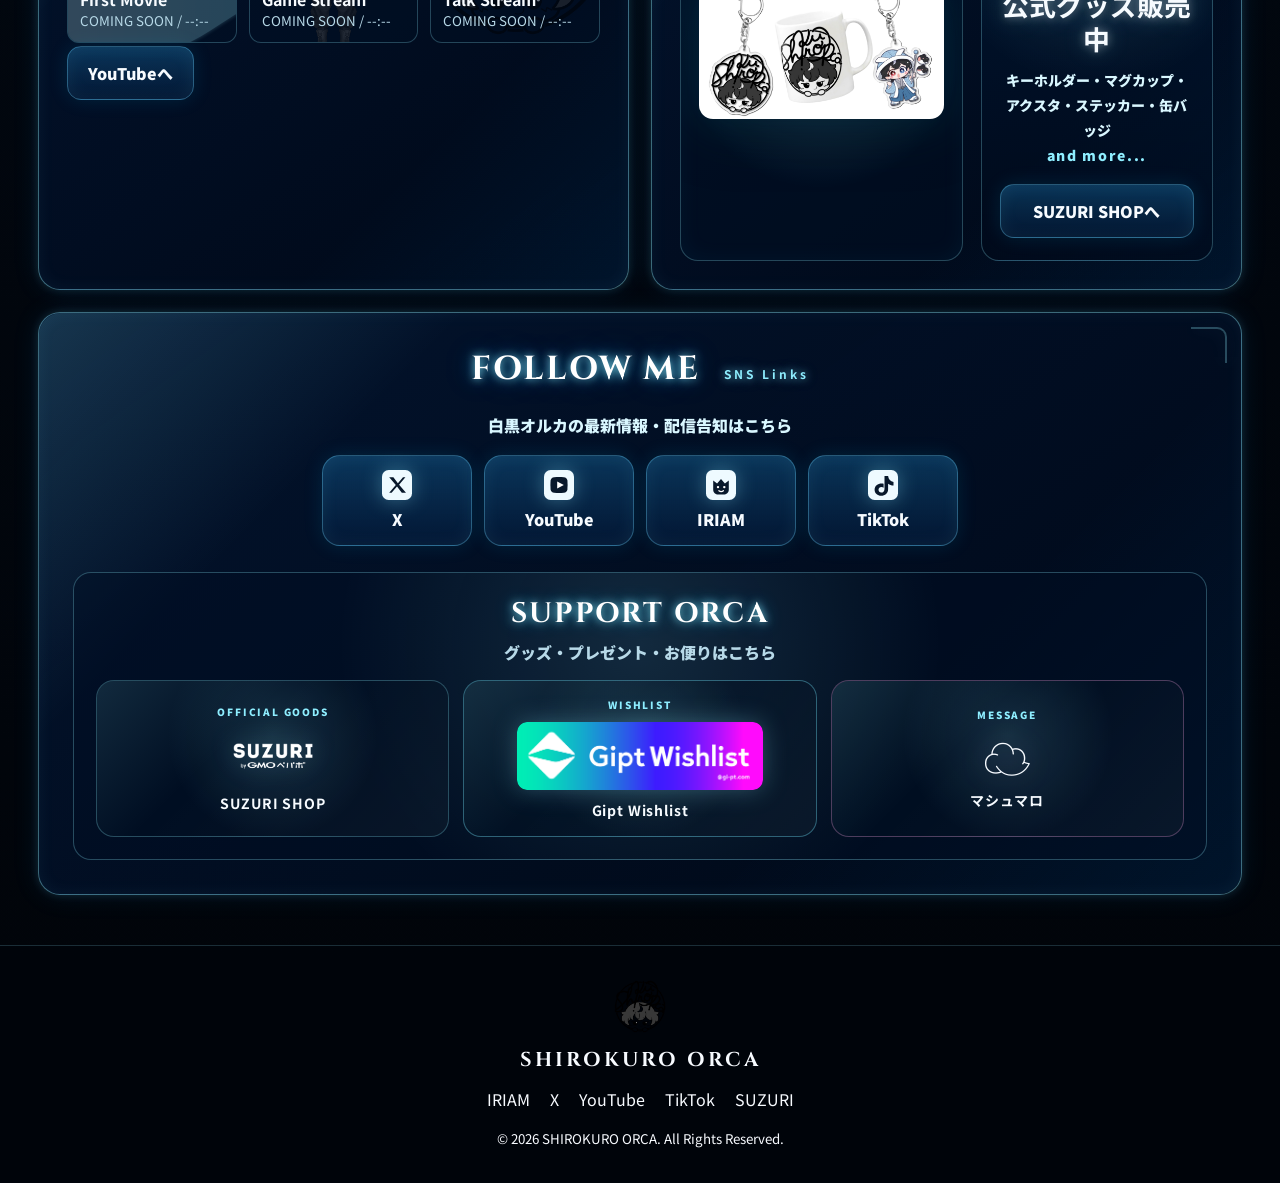
==== commit 4d1597b9: "Update index.html" ====
--- a/index.html
+++ b/index.html
@@ -53,7 +53,7 @@
 
       <div class="hero-links icon-links">
         <a href="https://web.iriam.app/s/user/uZA10hNF3G?uuid=45efcd5b" target="_blank" rel="noopener"><img class="protected-img" src="assets/icons/iriam.svg" alt="">IRIAM</a>
-        <a href="https://www.youtube.com/" target="_blank" rel="noopener"><img class="protected-img" src="assets/icons/youtube.svg" alt="">YouTube</a>
+        <a href="https://www.youtube.com/channel/UCW4zQ8kVzc1AtdVZ9xfGdmQ/" target="_blank" rel="noopener"><img class="protected-img" src="assets/icons/youtube.svg" alt="">YouTube</a>
         <a href="https://x.com/orca_whiteblack" target="_blank" rel="noopener"><img class="protected-img" src="assets/icons/x.svg" alt="">X</a>
         <a href="https://www.tiktok.com/" target="_blank" rel="noopener"><img class="protected-img" src="assets/icons/tiktok.svg" alt="">TikTok</a>
         <a href="https://suzuri.jp/orca_White_Black" target="_blank" rel="noopener"><img class="protected-img" src="assets/icons/suzuri.svg" alt="">GOODS</a>
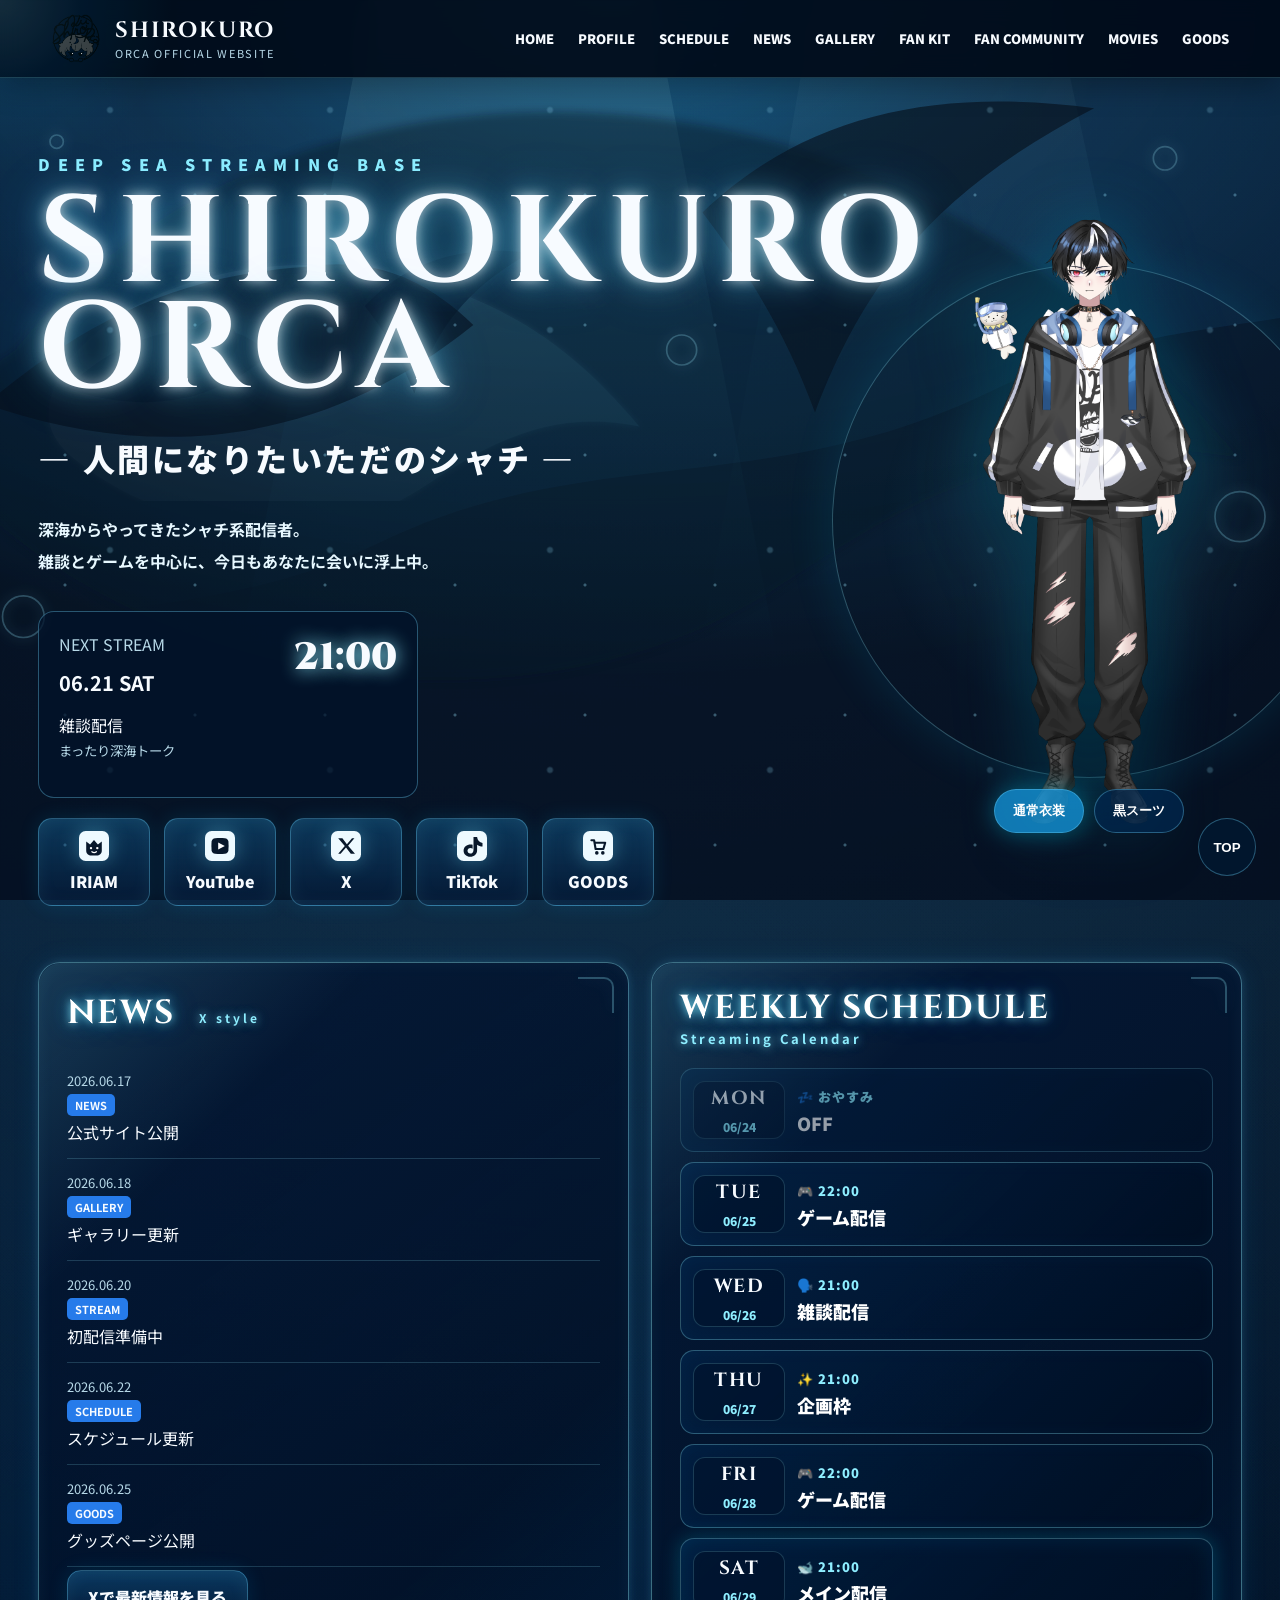
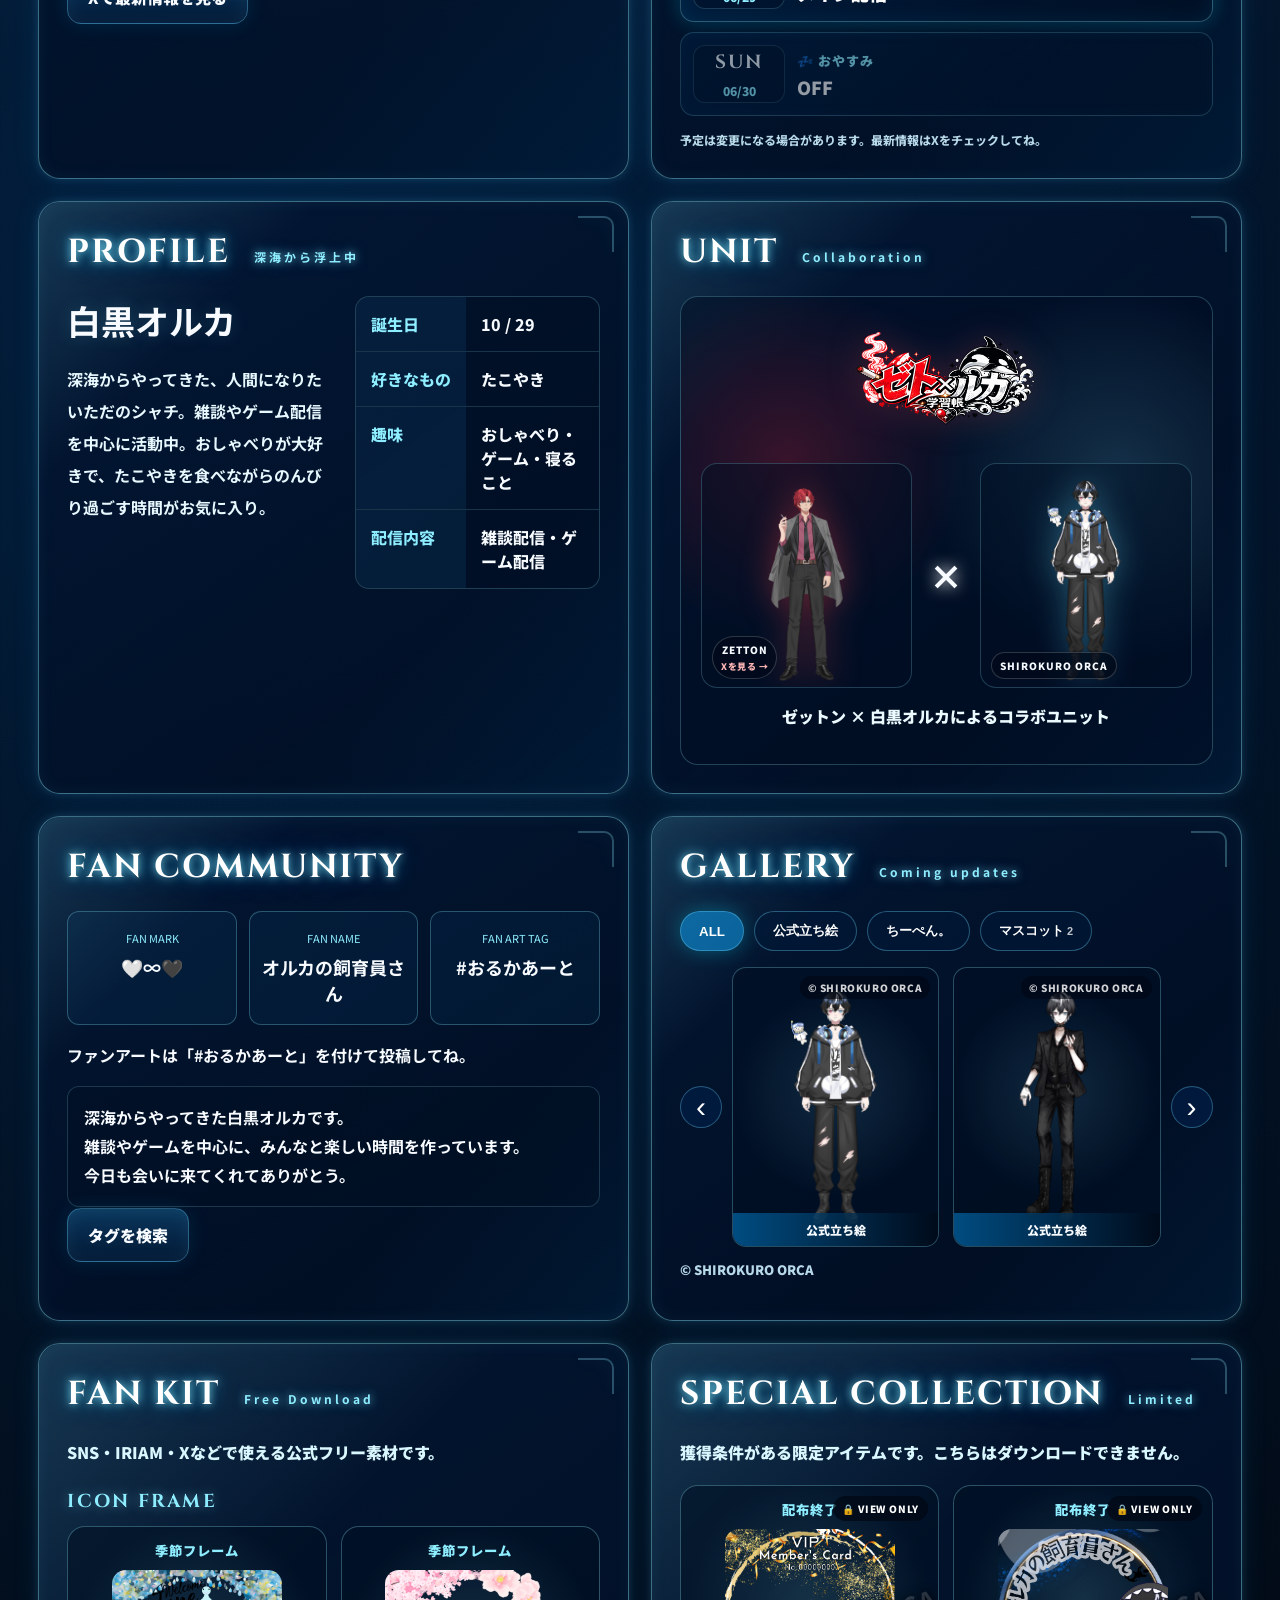
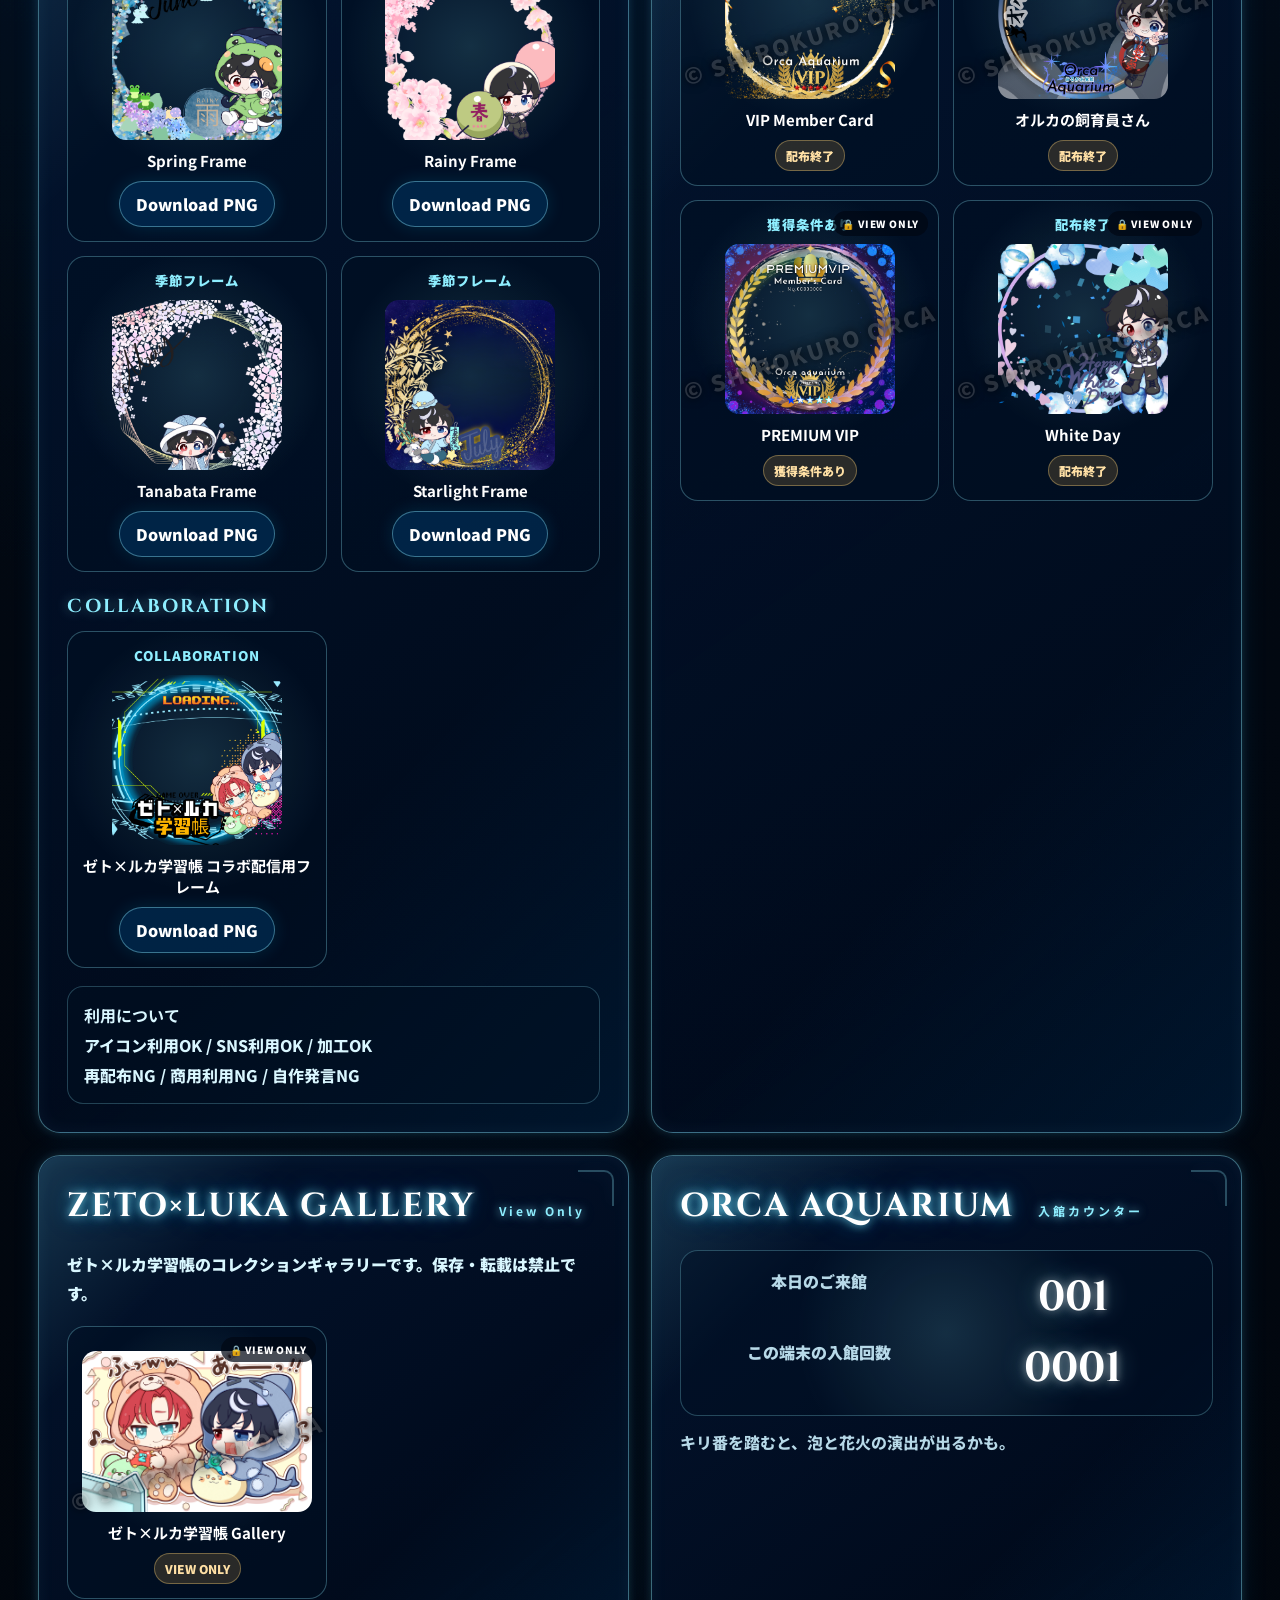
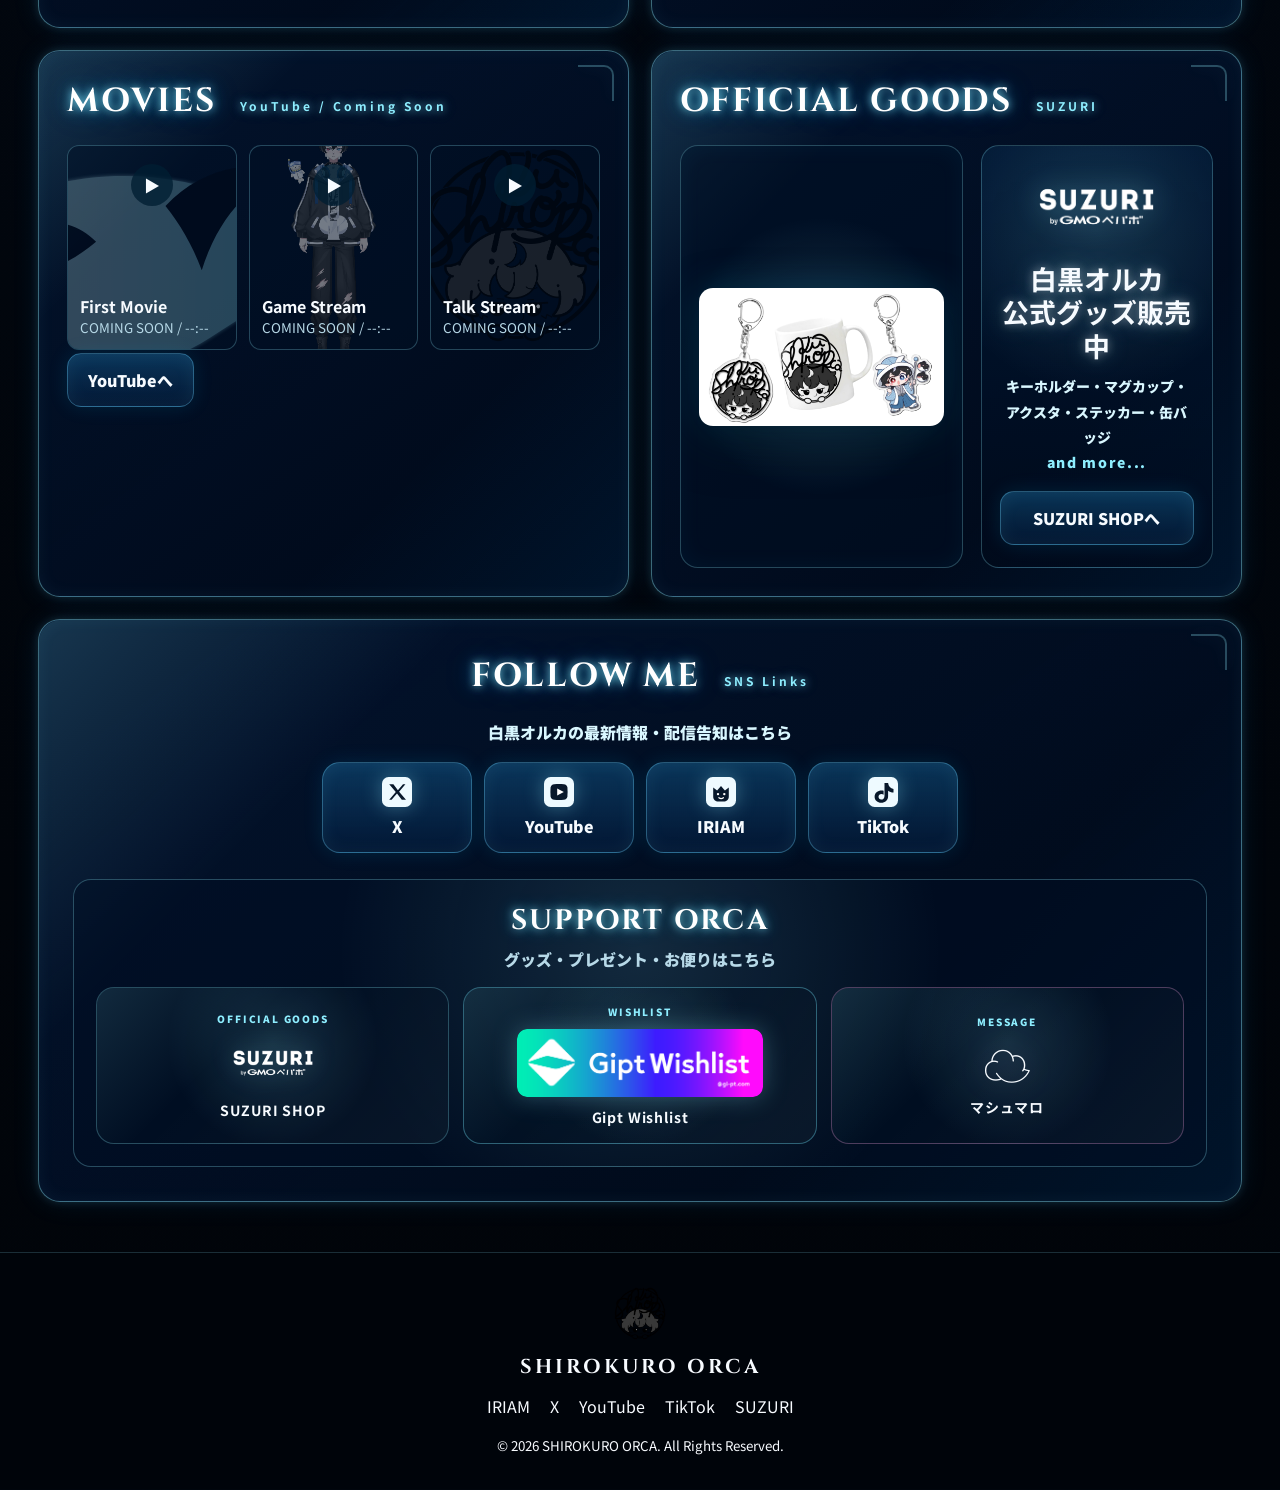
==== commit f2f8e91a: "Add files via upload" ====
--- a/index.html
+++ b/index.html
@@ -28,6 +28,7 @@
     <a href="#schedule">SCHEDULE</a>
     <a href="#news">NEWS</a>
     <a href="#gallery">GALLERY</a>
+    <a href="#fankit">FAN KIT</a>
     <a href="#fan">FAN COMMUNITY</a>
     <a href="#movies">MOVIES</a>
     <a href="#goods">GOODS</a>
@@ -53,7 +54,7 @@
 
       <div class="hero-links icon-links">
         <a href="https://web.iriam.app/s/user/uZA10hNF3G?uuid=45efcd5b" target="_blank" rel="noopener"><img class="protected-img" src="assets/icons/iriam.svg" alt="">IRIAM</a>
-        <a href="https://www.youtube.com/channel/UCW4zQ8kVzc1AtdVZ9xfGdmQ/" target="_blank" rel="noopener"><img class="protected-img" src="assets/icons/youtube.svg" alt="">YouTube</a>
+        <a href="https://www.youtube.com/" target="_blank" rel="noopener"><img class="protected-img" src="assets/icons/youtube.svg" alt="">YouTube</a>
         <a href="https://x.com/orca_whiteblack" target="_blank" rel="noopener"><img class="protected-img" src="assets/icons/x.svg" alt="">X</a>
         <a href="https://www.tiktok.com/" target="_blank" rel="noopener"><img class="protected-img" src="assets/icons/tiktok.svg" alt="">TikTok</a>
         <a href="https://suzuri.jp/orca_White_Black" target="_blank" rel="noopener"><img class="protected-img" src="assets/icons/suzuri.svg" alt="">GOODS</a>
@@ -167,6 +168,35 @@
       </div>
       <p class="note">© SHIROKURO ORCA</p>
     </article>
+
+    <article id="fankit" class="panel fankit-panel">
+      <h2>FAN KIT <small>Free Download</small></h2>
+      <p class="kit-lead">SNS・IRIAM・Xなどで使える公式フリー素材です。</p>
+      <h3 class="kit-heading">ICON FRAME</h3>
+      <div id="ringGallery" class="kit-grid"></div>
+      <h3 class="kit-heading">COLLABORATION</h3>
+      <div id="collabDownloads" class="kit-grid"></div>
+      <div class="kit-rules"><strong>利用について</strong><span>アイコン利用OK / SNS利用OK / 加工OK</span><span>再配布NG / 商用利用NG / 自作発言NG</span></div>
+    </article>
+
+    <article id="special" class="panel special-panel">
+      <h2>SPECIAL COLLECTION <small>Limited</small></h2>
+      <p class="kit-lead">獲得条件がある限定アイテムです。こちらはダウンロードできません。</p>
+      <div id="specialCollection" class="kit-grid locked-grid"></div>
+    </article>
+
+    <article id="zetolukaGallery" class="panel zetoluka-gallery-panel">
+      <h2>ZETO×LUKA GALLERY <small>View Only</small></h2>
+      <p class="kit-lead">ゼト×ルカ学習帳のコレクションギャラリーです。保存・転載は禁止です。</p>
+      <div id="zetolukaGalleryGrid" class="kit-grid locked-grid"></div>
+    </article>
+
+    <article id="counter" class="panel counter-panel">
+      <h2>ORCA AQUARIUM <small>入館カウンター</small></h2>
+      <div class="counter-box"><span>本日のご来館</span><strong id="todayVisitors">--</strong><span>この端末の入館回数</span><strong id="localVisitors">--</strong></div>
+      <p class="counter-note">キリ番を踏むと、泡と花火の演出が出るかも。</p>
+    </article>
+
 
     <article id="movies" class="panel">
       <h2>MOVIES <small>YouTube / Coming Soon</small></h2>
--- a/style.css
+++ b/style.css
@@ -1308,3 +1308,21 @@
     min-height:130px;
   }
 }
+
+/* ===== V35 FAN KIT / COLLECTION / COUNTER ===== */
+.kit-lead{margin:0 0 18px;color:#d9f7ff;font-weight:900;line-height:1.8}
+.kit-heading{margin:22px 0 12px;font-family:Cinzel,serif;letter-spacing:.12em;color:#8eeeff;text-shadow:0 0 12px rgba(142,238,255,.45)}
+.kit-grid{display:grid;grid-template-columns:repeat(2,minmax(0,1fr));gap:14px}
+.kit-card{position:relative;min-height:260px;padding:14px;border:1px solid rgba(142,238,255,.30);border-radius:18px;background:radial-gradient(circle at 50% 38%,rgba(142,238,255,.14),transparent 54%),rgba(0,16,36,.58);display:flex;flex-direction:column;gap:10px;align-items:center;justify-content:space-between;text-align:center;overflow:hidden;transition:.25s}
+.kit-card:hover{border-color:rgba(142,238,255,.72);box-shadow:0 0 18px rgba(142,238,255,.30),0 0 40px rgba(0,190,255,.16),inset 0 0 18px rgba(142,238,255,.08)}
+.kit-card img{max-width:100%;max-height:170px;object-fit:contain;border-radius:14px;-webkit-user-drag:none;user-select:none;-webkit-user-select:none;-webkit-touch-callout:none}
+.kit-card h4{margin:0;font-size:15px;color:#fff}.kit-card small{color:#8eeeff;font-weight:900;letter-spacing:.08em}
+.download-btn{display:inline-flex;justify-content:center;align-items:center;min-height:40px;padding:10px 16px;border-radius:999px;border:1px solid rgba(142,238,255,.40);color:#fff;text-decoration:none;font-weight:900;background:rgba(0,80,140,.34);box-shadow:0 0 18px rgba(0,190,255,.14)}
+.locked-grid .kit-card::after{content:"🔒 VIEW ONLY";position:absolute;right:10px;top:10px;padding:5px 9px;border-radius:999px;background:rgba(0,8,20,.72);color:#fff;font-size:10px;font-weight:900;letter-spacing:.08em}
+.locked-grid .kit-card img{pointer-events:none}.locked-grid .kit-card::before{content:"© SHIROKURO ORCA";position:absolute;left:50%;top:50%;transform:translate(-50%,-50%) rotate(-18deg);color:rgba(255,255,255,.16);font-size:22px;font-weight:900;letter-spacing:.10em;white-space:nowrap;z-index:3;pointer-events:none;text-shadow:0 0 10px rgba(0,0,0,.8)}
+.status-badge{display:inline-flex;padding:6px 10px;border-radius:999px;background:rgba(255,190,80,.16);border:1px solid rgba(255,210,120,.36);color:#ffe0a5;font-size:12px;font-weight:900}
+.kit-rules{margin-top:18px;padding:16px;border:1px solid rgba(142,238,255,.24);border-radius:16px;background:rgba(0,16,36,.44);display:grid;gap:6px;color:#d9f7ff;font-weight:800}
+.counter-box{display:grid;grid-template-columns:1fr 1fr;gap:14px;padding:18px;border:1px solid rgba(142,238,255,.26);border-radius:18px;background:radial-gradient(circle at 50% 50%,rgba(142,238,255,.14),transparent 54%),rgba(0,16,36,.50);text-align:center}
+.counter-box span{color:#b7d9e8;font-weight:900}.counter-box strong{display:block;font-family:Cinzel,serif;font-size:42px;color:#fff;text-shadow:0 0 10px rgba(255,255,255,.5),0 0 24px rgba(142,238,255,.42)}.counter-note{margin:14px 0 0;color:#b7d9e8;font-weight:800}
+.firework{position:fixed;width:8px;height:8px;border-radius:50%;pointer-events:none;z-index:10001;background:#fff;box-shadow:0 0 18px #8eeeff;animation:firework .9s ease-out forwards}@keyframes firework{0%{transform:translate(-50%,-50%) scale(.3);opacity:1}100%{transform:translate(calc(-50% + var(--fx)),calc(-50% + var(--fy))) scale(1.4);opacity:0}}
+@media(max-width:980px){.kit-grid{grid-template-columns:1fr}.counter-box{grid-template-columns:1fr}}
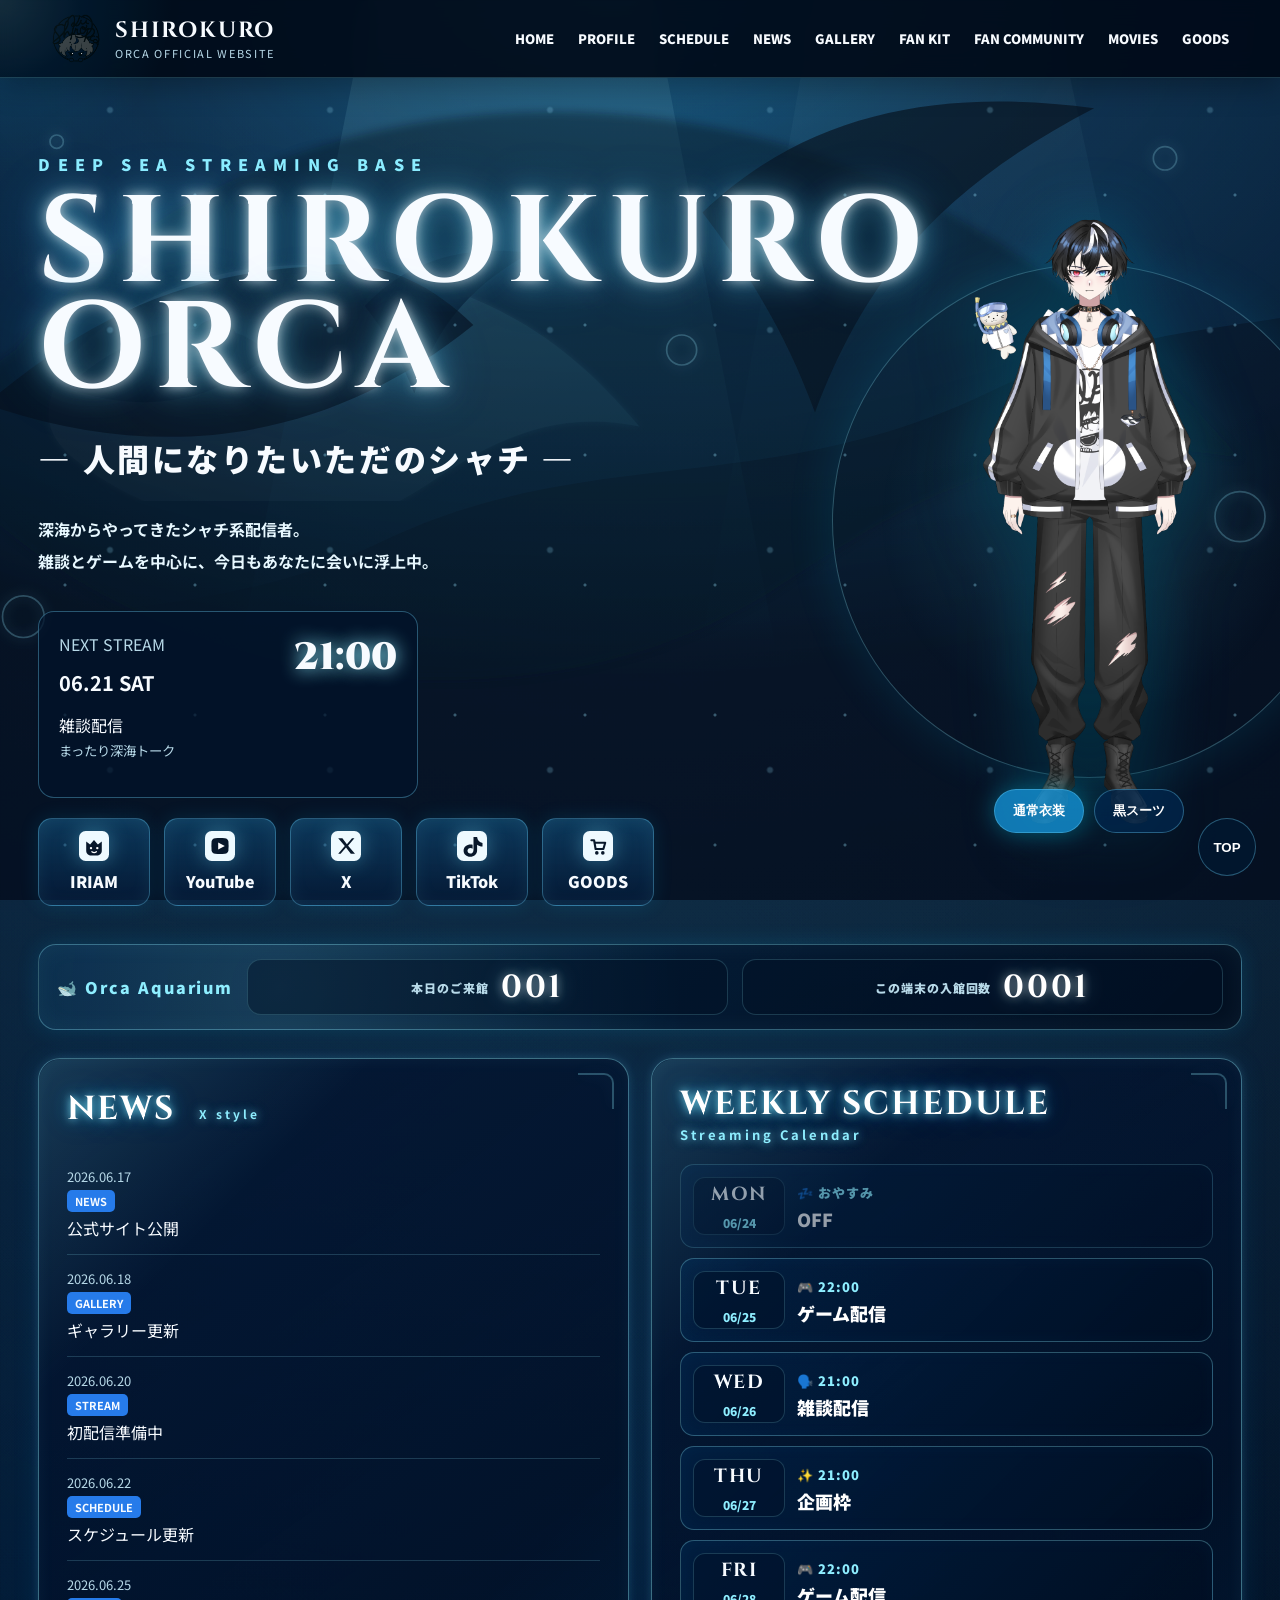
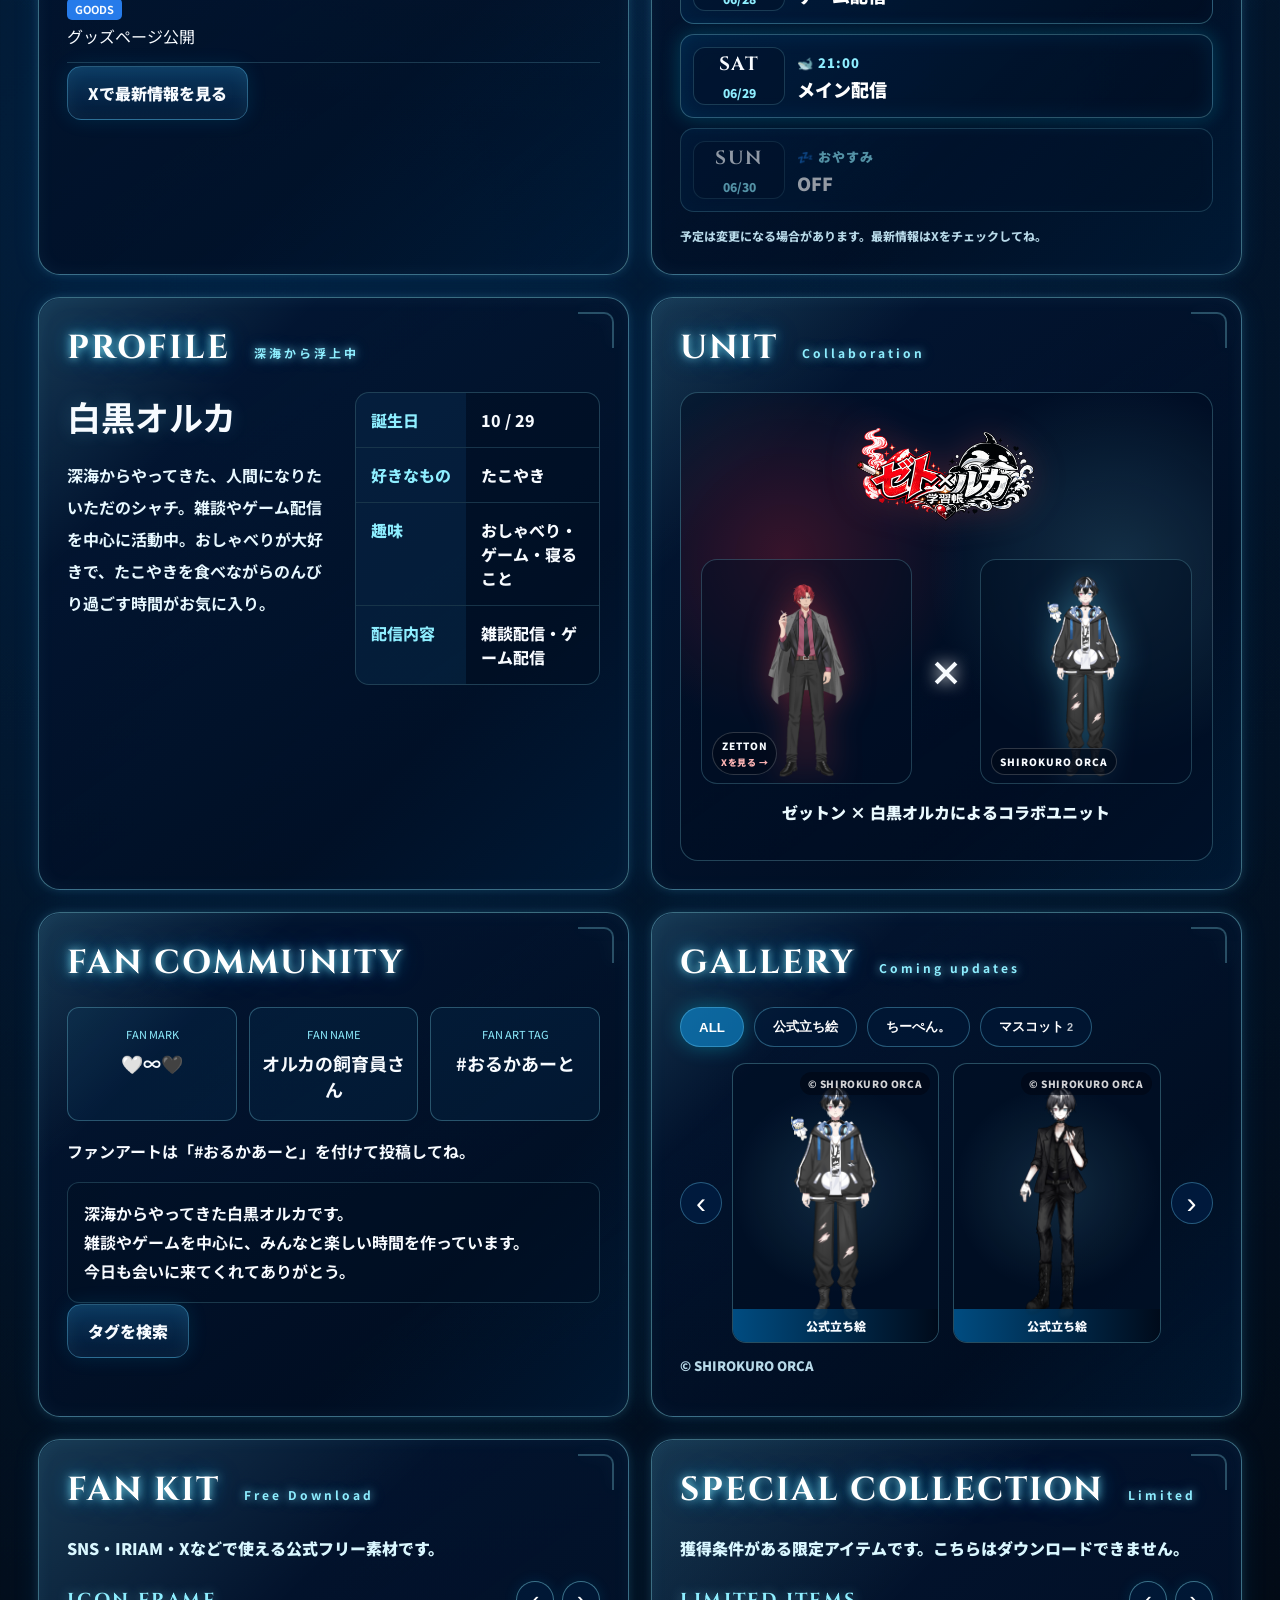
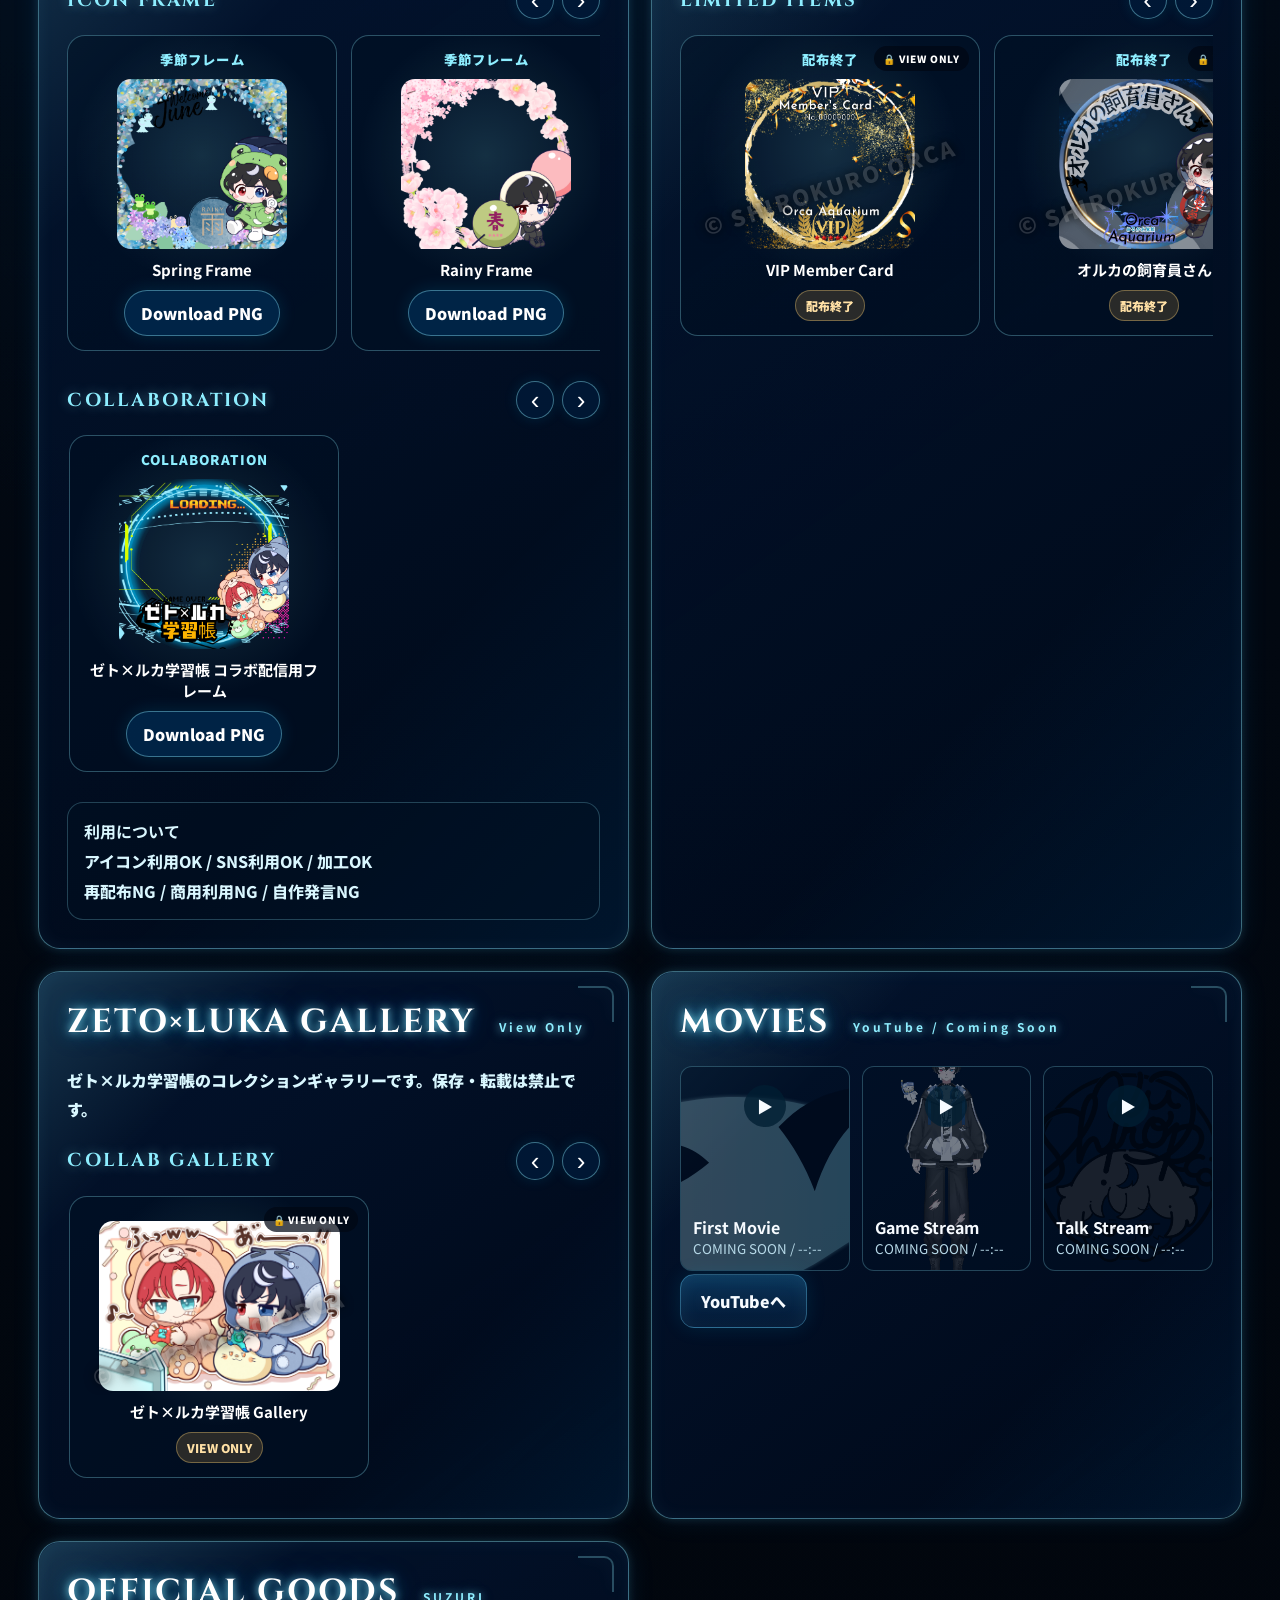
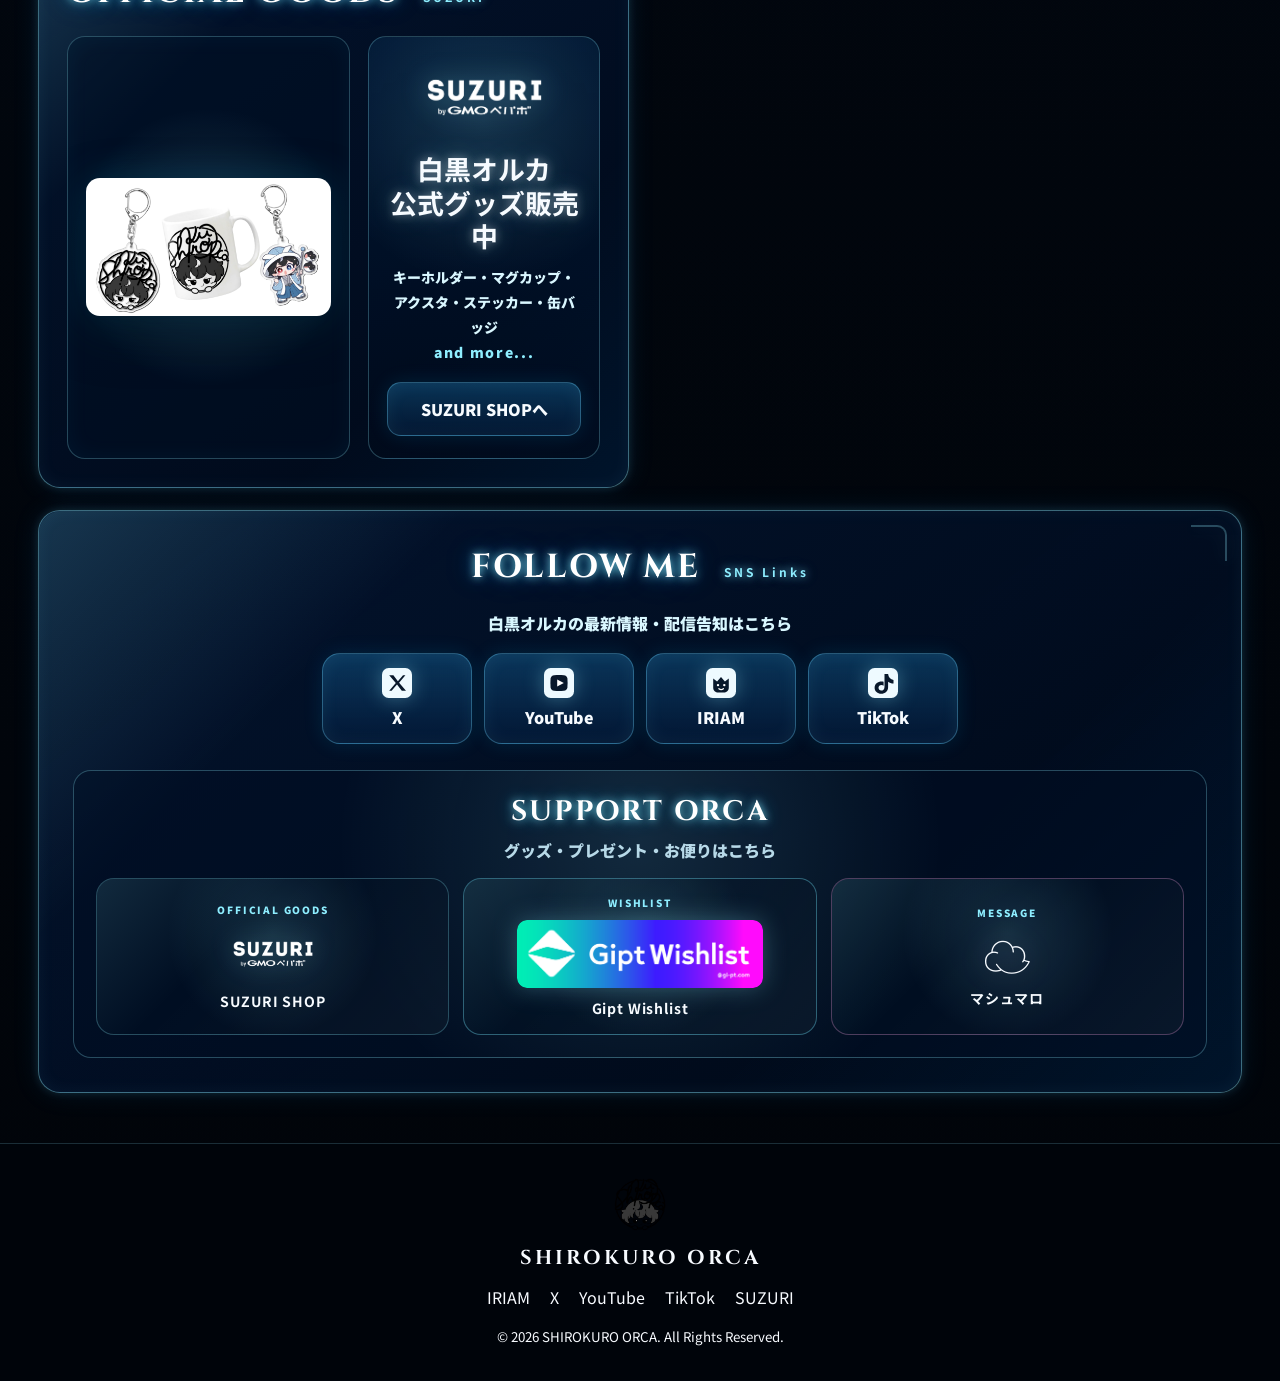
==== commit ffab1c56: "Add files via upload" ====
--- a/index.html
+++ b/index.html
@@ -70,6 +70,15 @@
     </div>
   </section>
 
+  
+  <section id="counter" class="aquarium-counter-top">
+    <div class="counter-mini">
+      <p>🐋 Orca Aquarium</p>
+      <div><span>本日のご来館</span><strong id="todayVisitors">--</strong></div>
+      <div><span>この端末の入館回数</span><strong id="localVisitors">--</strong></div>
+    </div>
+  </section>
+
   <section class="section-grid">
 
     <article id="news" class="panel">
@@ -169,32 +178,31 @@
       <p class="note">© SHIROKURO ORCA</p>
     </article>
 
+    
     <article id="fankit" class="panel fankit-panel">
       <h2>FAN KIT <small>Free Download</small></h2>
       <p class="kit-lead">SNS・IRIAM・Xなどで使える公式フリー素材です。</p>
-      <h3 class="kit-heading">ICON FRAME</h3>
-      <div id="ringGallery" class="kit-grid"></div>
-      <h3 class="kit-heading">COLLABORATION</h3>
-      <div id="collabDownloads" class="kit-grid"></div>
+      <div class="kit-section-head"><h3 class="kit-heading">ICON FRAME</h3><div class="kit-controls"><button class="kit-prev" data-target="ringGallery" type="button">‹</button><button class="kit-next" data-target="ringGallery" type="button">›</button></div></div>
+      <div id="ringGallery" class="kit-slider"></div>
+      <div class="kit-section-head"><h3 class="kit-heading">COLLABORATION</h3><div class="kit-controls"><button class="kit-prev" data-target="collabDownloads" type="button">‹</button><button class="kit-next" data-target="collabDownloads" type="button">›</button></div></div>
+      <div id="collabDownloads" class="kit-slider"></div>
       <div class="kit-rules"><strong>利用について</strong><span>アイコン利用OK / SNS利用OK / 加工OK</span><span>再配布NG / 商用利用NG / 自作発言NG</span></div>
     </article>
 
+    
     <article id="special" class="panel special-panel">
       <h2>SPECIAL COLLECTION <small>Limited</small></h2>
       <p class="kit-lead">獲得条件がある限定アイテムです。こちらはダウンロードできません。</p>
-      <div id="specialCollection" class="kit-grid locked-grid"></div>
-    </article>
-
+      <div class="kit-section-head"><h3 class="kit-heading">LIMITED ITEMS</h3><div class="kit-controls"><button class="kit-prev" data-target="specialCollection" type="button">‹</button><button class="kit-next" data-target="specialCollection" type="button">›</button></div></div>
+      <div id="specialCollection" class="kit-slider locked-grid"></div>
+    </article>
+
+    
     <article id="zetolukaGallery" class="panel zetoluka-gallery-panel">
       <h2>ZETO×LUKA GALLERY <small>View Only</small></h2>
       <p class="kit-lead">ゼト×ルカ学習帳のコレクションギャラリーです。保存・転載は禁止です。</p>
-      <div id="zetolukaGalleryGrid" class="kit-grid locked-grid"></div>
-    </article>
-
-    <article id="counter" class="panel counter-panel">
-      <h2>ORCA AQUARIUM <small>入館カウンター</small></h2>
-      <div class="counter-box"><span>本日のご来館</span><strong id="todayVisitors">--</strong><span>この端末の入館回数</span><strong id="localVisitors">--</strong></div>
-      <p class="counter-note">キリ番を踏むと、泡と花火の演出が出るかも。</p>
+      <div class="kit-section-head"><h3 class="kit-heading">COLLAB GALLERY</h3><div class="kit-controls"><button class="kit-prev" data-target="zetolukaGalleryGrid" type="button">‹</button><button class="kit-next" data-target="zetolukaGalleryGrid" type="button">›</button></div></div>
+      <div id="zetolukaGalleryGrid" class="kit-slider locked-grid"></div>
     </article>
 
 
--- a/style.css
+++ b/style.css
@@ -1326,3 +1326,24 @@
 .counter-box span{color:#b7d9e8;font-weight:900}.counter-box strong{display:block;font-family:Cinzel,serif;font-size:42px;color:#fff;text-shadow:0 0 10px rgba(255,255,255,.5),0 0 24px rgba(142,238,255,.42)}.counter-note{margin:14px 0 0;color:#b7d9e8;font-weight:800}
 .firework{position:fixed;width:8px;height:8px;border-radius:50%;pointer-events:none;z-index:10001;background:#fff;box-shadow:0 0 18px #8eeeff;animation:firework .9s ease-out forwards}@keyframes firework{0%{transform:translate(-50%,-50%) scale(.3);opacity:1}100%{transform:translate(calc(-50% + var(--fx)),calc(-50% + var(--fy))) scale(1.4);opacity:0}}
 @media(max-width:980px){.kit-grid{grid-template-columns:1fr}.counter-box{grid-template-columns:1fr}}
+
+/* ===== V36 SLIDER + COUNTER TOP ===== */
+.aquarium-counter-top{width:min(1260px,94vw);margin:-18px auto 28px;position:relative;z-index:8}
+.counter-mini{display:grid;grid-template-columns:auto 1fr 1fr;gap:14px;align-items:center;padding:14px 18px;border:1px solid rgba(142,238,255,.34);border-radius:18px;background:radial-gradient(circle at 20% 50%,rgba(142,238,255,.15),transparent 42%),linear-gradient(135deg,rgba(0,34,70,.64),rgba(0,10,26,.76));box-shadow:0 0 22px rgba(0,190,255,.14),inset 0 0 24px rgba(142,238,255,.06)}
+.counter-mini div{display:flex;align-items:center;justify-content:center;gap:12px;min-height:56px;border:1px solid rgba(142,238,255,.18);border-radius:14px;background:rgba(0,16,36,.46)}
+.counter-mini p{margin:0;color:#8eeeff;font-weight:900;letter-spacing:.12em;white-space:nowrap}
+.counter-mini span{color:#b7d9e8;font-size:12px;font-weight:900;letter-spacing:.08em}
+.counter-mini strong{font-family:Cinzel,serif;color:#fff;font-size:32px;letter-spacing:.08em;text-shadow:0 0 10px rgba(255,255,255,.48),0 0 22px rgba(142,238,255,.38)}
+
+.kit-section-head{display:flex;align-items:center;justify-content:space-between;gap:12px;margin-top:18px}
+.kit-section-head .kit-heading{margin:0}
+.kit-controls{display:flex;gap:8px}
+.kit-controls button{width:38px;height:38px;display:grid;place-items:center;border-radius:50%;border:1px solid rgba(142,238,255,.42);background:rgba(0,28,60,.72);color:#fff;font-size:26px;line-height:1;cursor:pointer;box-shadow:0 0 14px rgba(0,190,255,.12);transition:.22s ease}
+.kit-controls button:hover{transform:translateY(-2px);border-color:rgba(142,238,255,.78);box-shadow:0 0 22px rgba(142,238,255,.28)}
+.kit-slider{display:flex!important;gap:14px;overflow-x:auto;overflow-y:hidden;scroll-behavior:smooth;scrollbar-width:none;padding:4px 2px 12px;margin-top:12px;scroll-snap-type:x mandatory}
+.kit-slider::-webkit-scrollbar{display:none}
+.kit-slider .kit-card{flex:0 0 min(270px,78vw);min-height:250px;scroll-snap-align:start}
+.special-panel .kit-slider .kit-card,.zetoluka-gallery-panel .kit-slider .kit-card{flex-basis:min(300px,78vw)}
+.kit-grid.kit-slider{grid-template-columns:none!important}
+.fankit-panel,.special-panel,.zetoluka-gallery-panel{min-height:auto!important}
+@media(max-width:980px){.aquarium-counter-top{margin:8px auto 22px}.counter-mini{grid-template-columns:1fr;text-align:center}.counter-mini p{order:-1}.kit-slider .kit-card{flex-basis:82vw}}
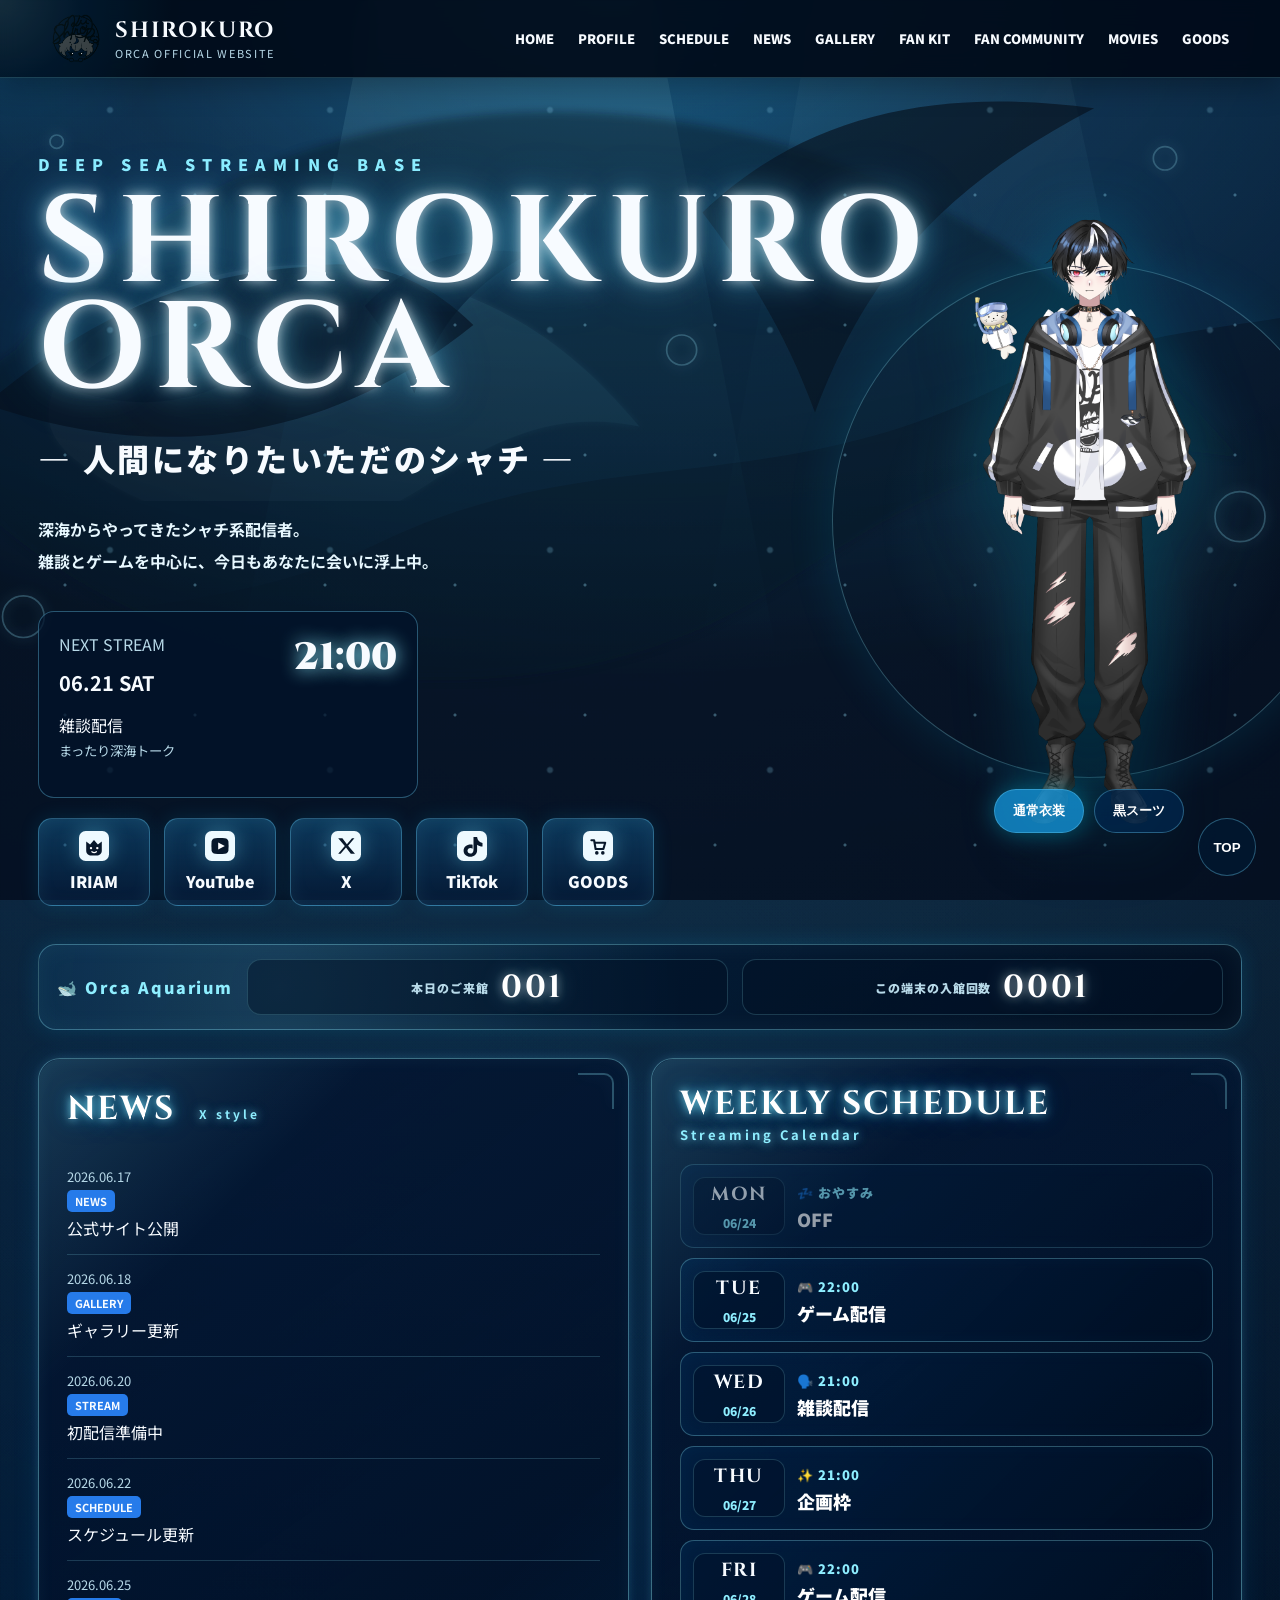
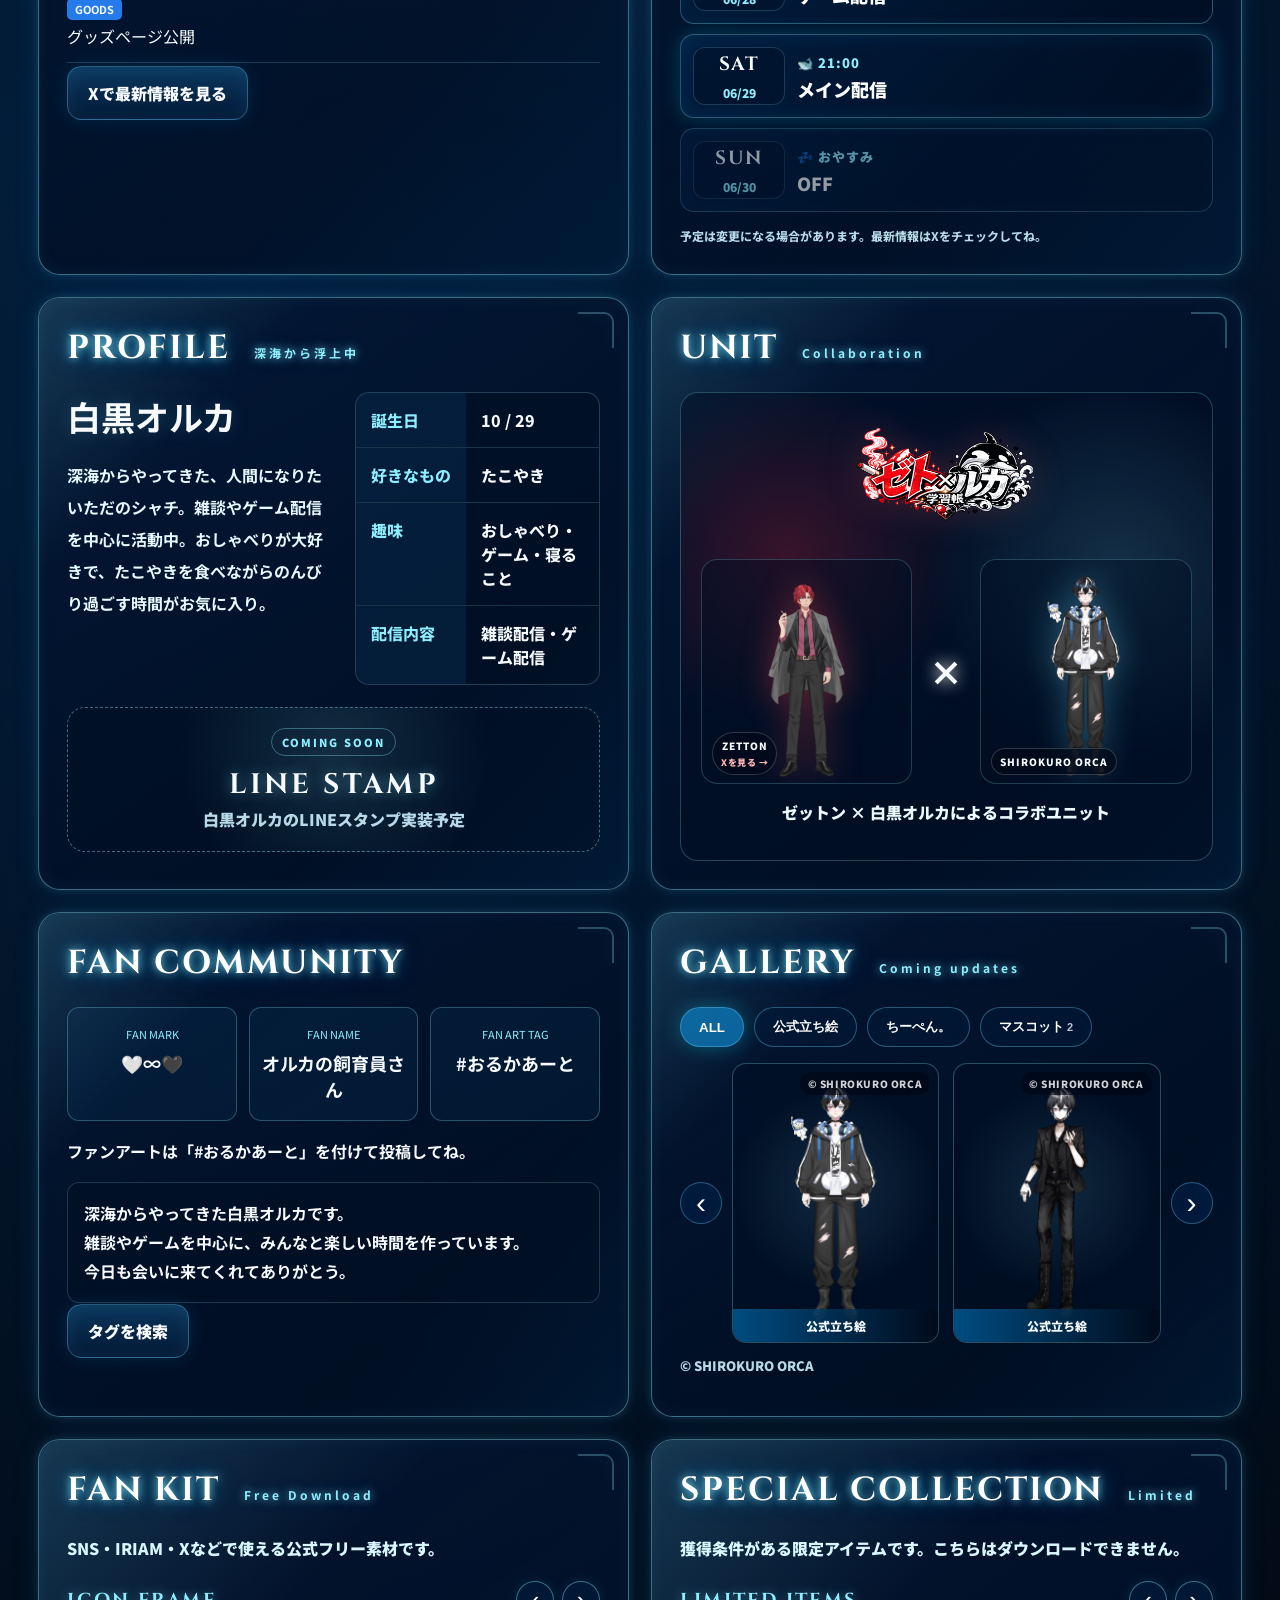
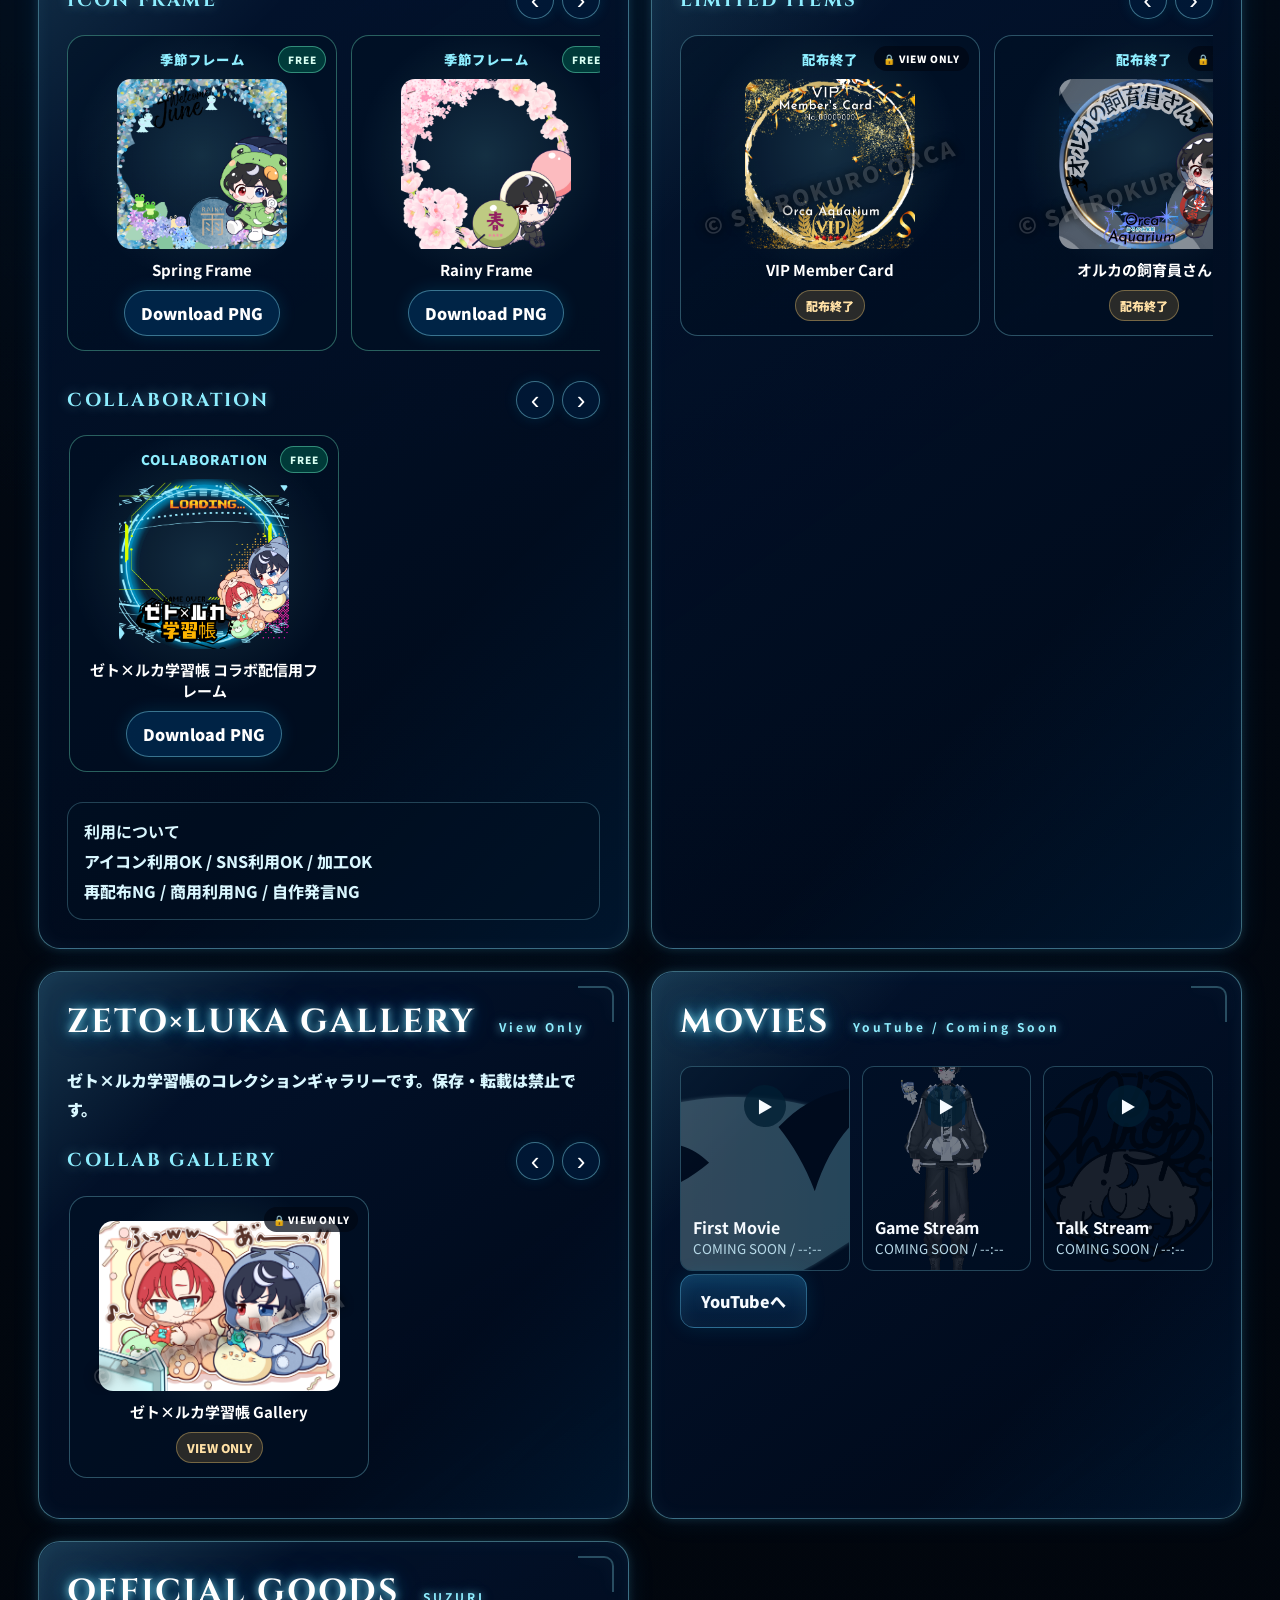
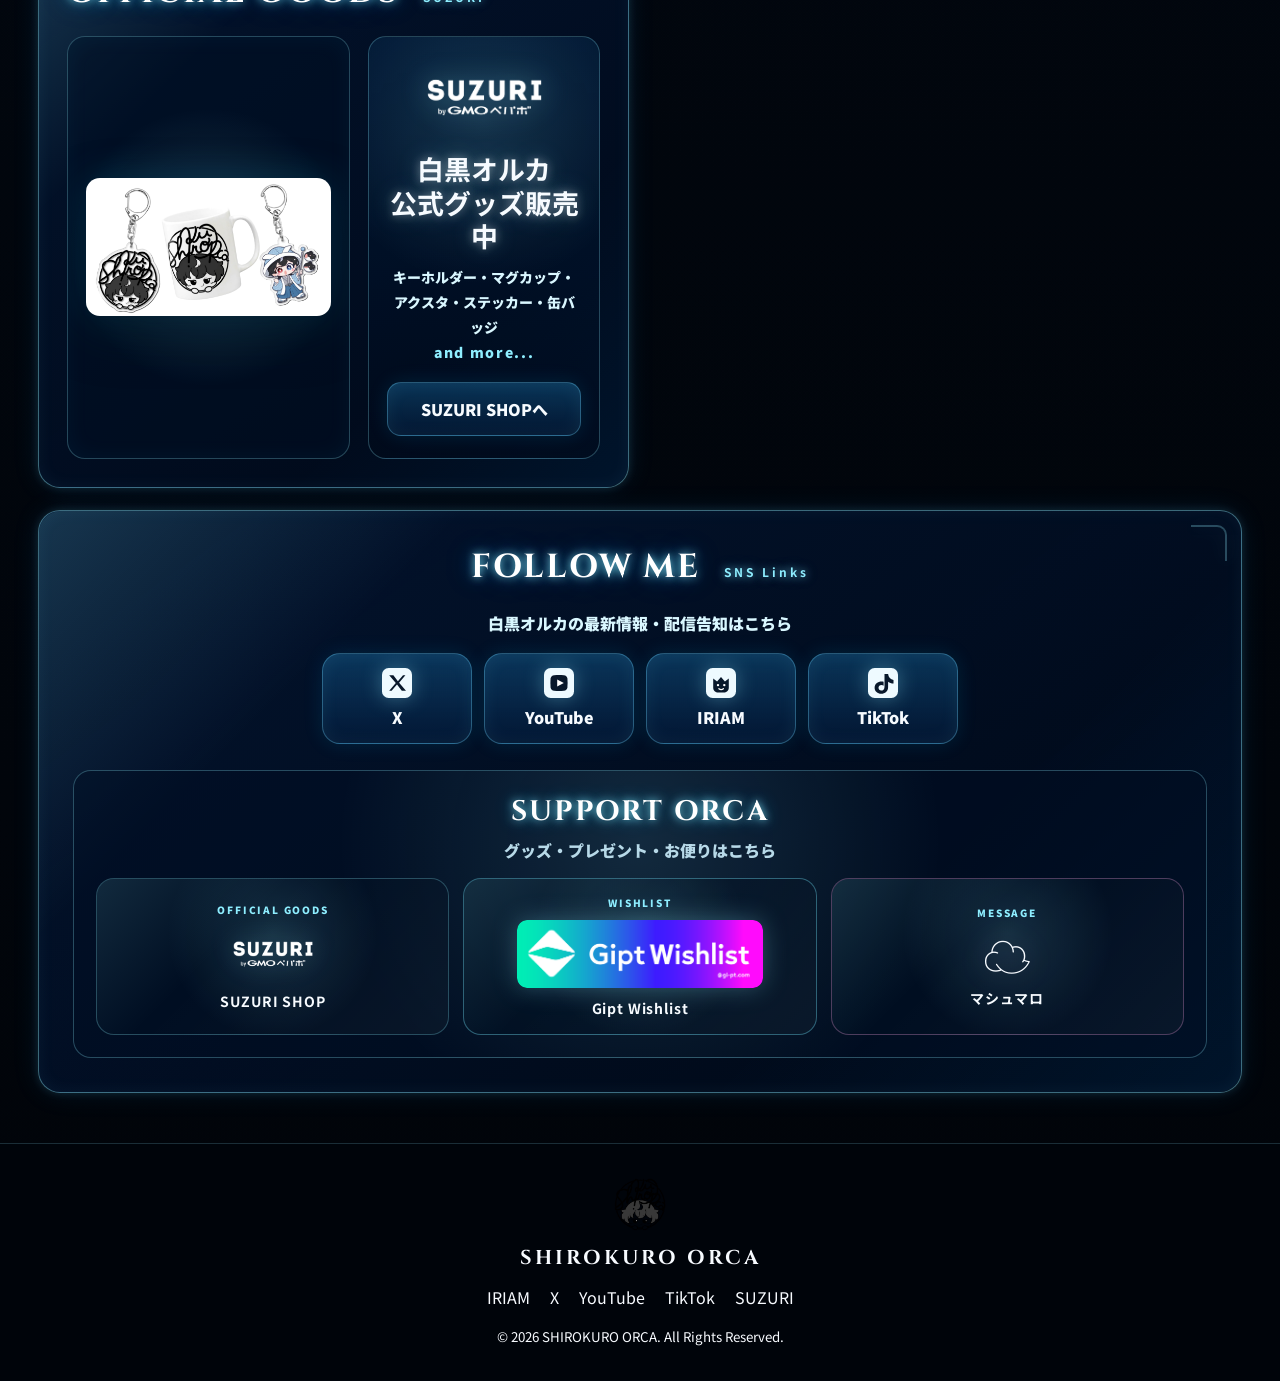
==== commit 86acfa71: "Add files via upload" ====
--- a/index.html
+++ b/index.html
@@ -115,6 +115,11 @@
           <div><dt>配信内容</dt><dd>雑談配信・ゲーム配信</dd></div>
         </dl>
       </div>
+      <div class="line-stamp-soon">
+        <span>COMING SOON</span>
+        <strong>LINE STAMP</strong>
+        <p>白黒オルカのLINEスタンプ実装予定</p>
+      </div>
     </article>
 
     <article id="unit" class="panel unit-panel">
--- a/style.css
+++ b/style.css
@@ -1347,3 +1347,20 @@
 .kit-grid.kit-slider{grid-template-columns:none!important}
 .fankit-panel,.special-panel,.zetoluka-gallery-panel{min-height:auto!important}
 @media(max-width:980px){.aquarium-counter-top{margin:8px auto 22px}.counter-mini{grid-template-columns:1fr;text-align:center}.counter-mini p{order:-1}.kit-slider .kit-card{flex-basis:82vw}}
+
+/* ===== V37 RANDOM EFFECTS + DOWNLOAD RULES ===== */
+.line-stamp-soon{margin-top:22px;padding:20px;border:1px dashed rgba(142,238,255,.42);border-radius:18px;background:radial-gradient(circle at 50% 30%,rgba(142,238,255,.13),transparent 55%),rgba(0,16,36,.46);text-align:center}
+.line-stamp-soon span{display:inline-flex;padding:5px 10px;border-radius:999px;color:#8eeeff;border:1px solid rgba(142,238,255,.35);font-size:11px;font-weight:900;letter-spacing:.18em}
+.line-stamp-soon strong{display:block;margin:10px 0 4px;font-family:Cinzel,serif;font-size:clamp(24px,2.2vw,34px);letter-spacing:.12em;text-shadow:0 0 14px rgba(142,238,255,.45)}
+.line-stamp-soon p{margin:0;color:#b7d9e8;font-weight:900}
+.no-download-zone,.locked-grid,#gallery,#zetolukaGallery,#special{-webkit-user-select:none;user-select:none;-webkit-touch-callout:none}
+.slide-fx{position:fixed;pointer-events:none;z-index:10020}
+.neon-sweep{position:fixed;inset:0;pointer-events:none;z-index:10015;background:linear-gradient(110deg,transparent 0%,rgba(142,238,255,0) 35%,rgba(142,238,255,.28) 48%,rgba(255,255,255,.35) 50%,rgba(142,238,255,.18) 53%,transparent 70%);transform:translateX(-120%);animation:neonSweep .72s ease-out forwards;mix-blend-mode:screen}@keyframes neonSweep{to{transform:translateX(120%);opacity:0}}
+.fx-bubble{width:10px;height:10px;border-radius:50%;border:1px solid rgba(180,245,255,.75);background:radial-gradient(circle at 35% 30%,rgba(255,255,255,.95),rgba(142,238,255,.25) 45%,rgba(0,160,255,.04) 70%);box-shadow:0 0 12px rgba(142,238,255,.42);animation:fxBubble 1s ease-out forwards}@keyframes fxBubble{from{transform:translate(0,0) scale(.4);opacity:0}15%{opacity:1}to{transform:translate(var(--fx),var(--fy)) scale(1.45);opacity:0}}
+.fx-splash{width:14px;height:6px;border-radius:50%;background:rgba(142,238,255,.85);box-shadow:0 0 14px rgba(142,238,255,.45);animation:fxSplash .65s ease-out forwards}@keyframes fxSplash{to{transform:translate(var(--fx),var(--fy)) rotate(25deg) scale(.3);opacity:0}}
+.fx-swim{position:fixed;left:-90px;top:var(--top);z-index:10025;font-size:54px;filter:drop-shadow(0 0 18px rgba(142,238,255,.75));animation:fxSwim 1.05s ease-in-out forwards}@keyframes fxSwim{0%{transform:translateX(0) translateY(0) scale(.9);opacity:0}15%{opacity:1}70%{opacity:1}100%{transform:translateX(calc(100vw + 180px)) translateY(-16px) scale(1.05);opacity:0}}
+.fx-smoke{position:fixed;width:42px;height:42px;border-radius:50%;background:radial-gradient(circle,rgba(255,60,60,.32),rgba(255,0,0,.12) 45%,transparent 72%);filter:blur(2px);animation:fxSmoke 1s ease-out forwards;z-index:10018}@keyframes fxSmoke{to{transform:translate(var(--fx),var(--fy)) scale(2.2);opacity:0}}
+.deep-secret{position:fixed;inset:0;z-index:10030;display:grid;place-items:center;background:radial-gradient(circle at 50% 50%,rgba(0,80,140,.32),transparent 42%),rgba(0,4,15,.82);color:#fff;font-weight:900;text-align:center;letter-spacing:.08em;animation:deepSecret 2.4s ease forwards}.deep-secret strong{display:block;font-family:Cinzel,serif;font-size:clamp(30px,6vw,72px);color:#8eeeff;text-shadow:0 0 20px rgba(142,238,255,.65)}@keyframes deepSecret{0%{opacity:0}15%{opacity:1}80%{opacity:1}100%{opacity:0}}
+.lucky-orca{position:fixed;left:50%;top:42%;transform:translate(-50%,-50%);z-index:10028;color:#ffe08a;font-family:Cinzel,serif;font-size:clamp(26px,5vw,64px);font-weight:900;text-align:center;text-shadow:0 0 12px rgba(255,255,255,.7),0 0 28px rgba(255,210,80,.7);animation:luckyOrca 1.6s ease forwards}@keyframes luckyOrca{0%{opacity:0;transform:translate(-50%,-50%) scale(.7)}18%{opacity:1;transform:translate(-50%,-50%) scale(1.04)}75%{opacity:1}100%{opacity:0;transform:translate(-50%,-58%) scale(1.12)}}
+.kit-card.can-download{border-color:rgba(120,255,210,.34)}.kit-card.can-download::after{content:"FREE";position:absolute;right:10px;top:10px;padding:5px 9px;border-radius:999px;background:rgba(0,120,90,.42);border:1px solid rgba(120,255,210,.42);color:#d8fff2;font-size:10px;font-weight:900;letter-spacing:.08em}
+.kit-card.no-download img,.gallery-item img,.locked-card img{pointer-events:none}
